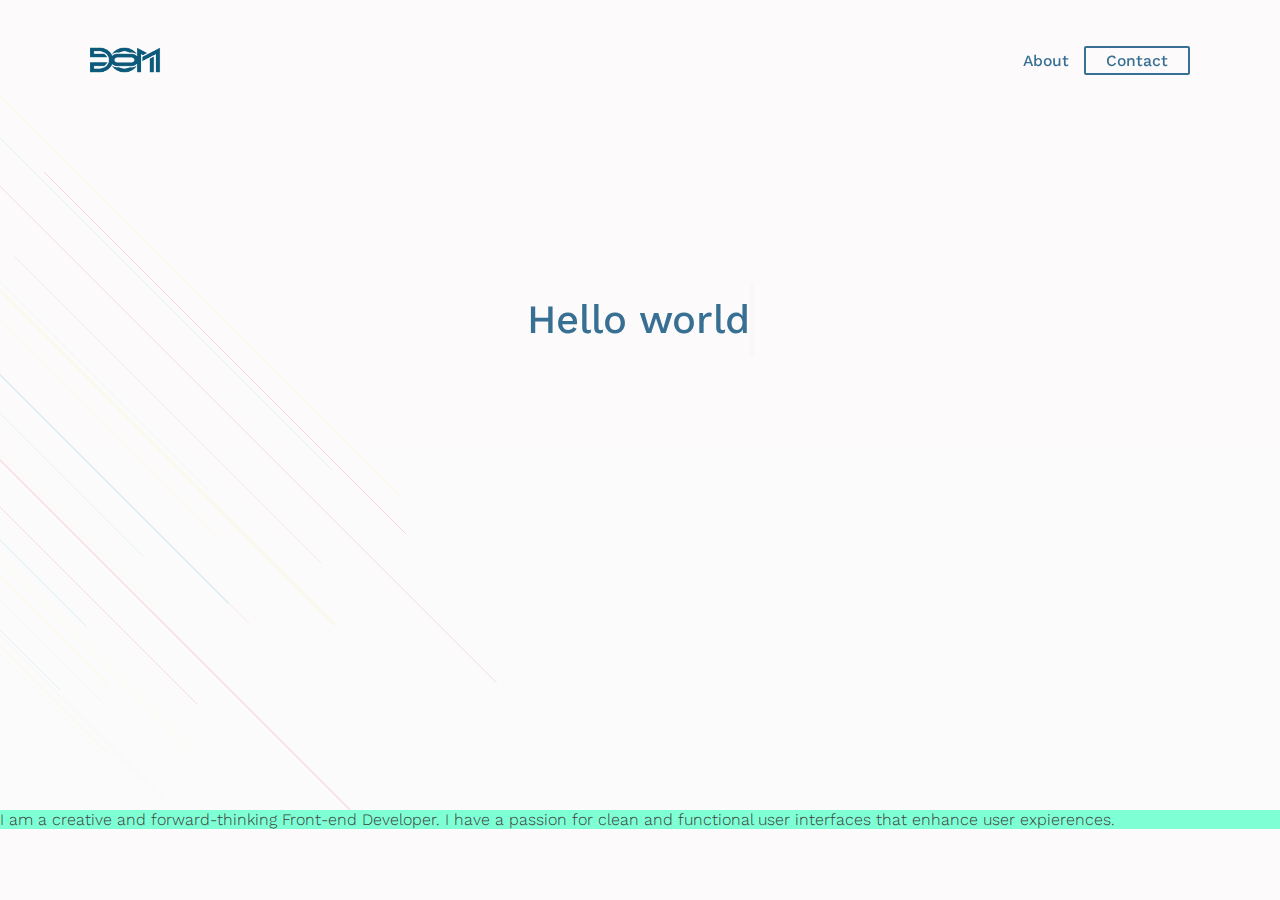
==== portfolio/index.html @ 7d3f47f7 "added mobile nav button to 640px viewport" ====
<!DOCTYPE html>
<html>
  <head>
  <meta charset="UTF-8">
	<meta http-equiv="X-UA-Compatible" content="IE=edge"/>
  <meta name="viewport" content="width=device-width, initial-scale=1.0">
  <link href="css/styles.css" rel="stylesheet" type="text/css">
  <link href="https://fonts.googleapis.com/css?family=Work+Sans:300,400,500,600" rel="stylesheet">
  <link rel="shortcut icon" type="image/png" href="images/favicon.png">
  <title> Designer | Developer </title>	

  </head>
  <body>
    <div class="main">
      <div class="lineswrap">
        <div class="scene">
          <div class="carousel">
            <div class="carousel__cell">
              <div class="lines"id="one" > </div>
              <div class="lines"id="two" > </div>
              <div class="lines"id="three" > </div>
            </div>
            <div class="carousel__cell">
              <div class="lines"id="one" > </div>
              <div class="lines"id="two" > </div>
              <div class="lines"id="three" > </div>
            </div>
            <div class="carousel__cell">
              <div class="lines"id="one"></div>
              <div class="lines"id="two"></div>
              <div class="lines"id="three"></div>
            </div>
            <div class="carousel__cell">
              <div class="lines"id="one"></div>
              <div class="lines"id="two"></div>
              <div class="lines"id="three"></div>
            </div>
            <div class="carousel__cell">
              <div class="lines"id="one"></div>
              <div class="lines"id="two"></div>
              <div class="lines"id="three"></div>
            </div>
            <div class="carousel__cell">
              <div class="lines"id="one"></div>
              <div class="lines"id="two"></div>
              <div class="lines"id="three"></div>
            </div>
            <div class="carousel__cell">
              <div class="lines"id="one"></div>
              <div class="lines"id="two"></div>
              <div class="lines"id="three"></div>
            </div>
            <div class="carousel__cell">
              <div class="lines"id="one"></div>
              <div class="lines"id="two"></div>
              <div class="lines"id="three"></div>
            </div>
            <div class="carousel__cell">
              <div class="lines"id="one"></div>
              <div class="lines"id="two"></div>
              <div class="lines"id="three"></div>
            </div>
          </div>
        </div>

      </div> 

      <div class="overlayer">
        <header>
          <div class="logo"></div>
			    <nav>
            <a class="about-button" href="#about">About</a>
            <a class="contact-button" href="#contact-info">Contact</a>
            <div class="uinav">
              <div class="bar" id="barone"></div>
              <div class="bar" id="bartwo"></div>
              <div class="bar" id="barthree"></div>
            </div>
          </nav>
          <div class="mobile-nav">
            hello
          </div>
        </header>
        <div class="landing">
          <div class="hero">
            <div class="hero-greeting"> 
              <div id="greeting-wrap"></div>
              <div id=cursor></div>
            </div>
            <div id="intro-wrap">
              <div class="intro">I'm a front-end web Developer</div>
              <div id="workbuttonwrap">
                <a id="workbutton" href="#portfolio">View my work</a>
              </div>
            </div>
          </div>
        </div>
      </div>
    </div>
    <!-- end of main --> 
    <div class="about"> 
      <p>
        I am a creative and forward-thinking Front-end Developer. 
        I have a passion for clean and functional user interfaces that
          enhance user expierences.
        </p>
    </div>
    <script src="js/index.js"></script>
  </body>
</html>
---- portfolio/css/styles.css ----
* {
  padding: 0;
  margin: 0;
  box-sizing: border-box; }

body {
  height: 100%;
  width: 100%;
  font-family: 'Work Sans', sans-serif;
  color: #3D3D3D;
  font-weight: 300;
  background: -webkit-linear-gradient(#fcfafa, #fcfbfb);
  background-color: #EDEDED;
  -webkit-transform-style: preserve-3d; }

.clear-fix {
  clear: both; }

.main {
  position: relative;
  overflow: hidden; }
  .main .overlayer {
    position: relative;
    height: 90vh;
    width: 100vw;
    overflow: hidden;
    padding: 0 7%; }

header {
  width: 100%;
  display: flex;
  align-items: center;
  justify-content: space-between;
  font-size: .9em; }
  header .logo {
    padding: 60px;
    background: url("../images/logo.png");
    background-size: contain;
    background-repeat: no-repeat;
    background-position: center center; }
  header nav {
    display: flex;
    align-items: center;
    justify-content: space-around; }
    header nav a {
      text-decoration: none;
      font-size: 1.09em;
      font-weight: 500;
      color: #387094; }
    header nav .about-button {
      margin-right: 15px; }
      header nav .about-button:hover {
        color: rgba(14, 199, 231, 0.8); }
    header nav .contact-button {
      padding: 3px 20px;
      border-radius: 2px;
      border: 2.5px solid #387094; }
      header nav .contact-button:hover {
        background: rgba(14, 199, 231, 0.8);
        transition: .5s; }
  header .uinav {
    display: none;
    cursor: pointer; }
    header .uinav .bar {
      width: 31px;
      height: 5px;
      margin: 3px 0;
      background-color: #387094; }
    header .uinav .disapear {
      display: none;
      opacity: 0;
      transition: .5s;
      overflow: hidden; }
    header .uinav .reverse {
      transform: rotate(-45deg) translate(-7px, 5px);
      transition: .5s; }
    header .uinav .reversetwo {
      transform: rotate(45deg);
      transition: .5s; }

.mobile-nav {
  width: 0;
  background-color: cornflowerblue;
  overflow: hidden;
  float: right;
  position: absolute;
  z-index: 1;
  right: 5%;
  transition: .5s ease-out;
  display: none; }
  .mobile-nav .navcontent {
    position: relative; }

.closeNav {
  width: 25%;
  padding: 15px; }

.lineswrap {
  overflow: hidden;
  position: absolute;
  perspective: auto;
  top: 0;
  bottom: 0;
  right: 0;
  left: 0; }

@keyframes cog {
  25% {
    -moz-transform: rotateY(-288deg);
    -ms-transform: rotateY(-288deg);
    transform: rotateY(-288deg); } }
.scene {
  position: relative;
  width: 20%;
  height: 100vh;
  perspective: 500px;
  transform: rotateZ(-45deg); }

.carousel {
  width: 100%;
  height: 100%;
  position: absolute;
  transform: translateZ(-288px);
  transform-style: preserve-3d;
  -webkit-animation: cog 60s infinite ease-out; }
  .carousel .lines {
    float: left;
    display: inline;
    width: .2px;
    margin: 0 30px;
    opacity: .2; }
  .carousel #one {
    background: rgba(228, 19, 106, 0.884);
    height: 100vh; }
  .carousel #two {
    background: rgba(14, 199, 231, 0.8);
    height: 70vh; }
  .carousel #three {
    background: rgba(235, 231, 8, 0.8);
    height: 80vh; }

.carousel__cell {
  position: absolute;
  height: 100vh;
  text-align: center; }

.carousel__cell:nth-child(1) {
  transform: rotateY(0deg) translateZ(288px); }

.carousel__cell:nth-child(2) {
  transform: rotateY(40deg) translateZ(288px); }

.carousel__cell:nth-child(3) {
  transform: rotateY(80deg) translateZ(288px); }

.carousel__cell:nth-child(4) {
  transform: rotateY(120deg) translateZ(288px); }

.carousel__cell:nth-child(5) {
  transform: rotateY(160deg) translateZ(288px); }

.carousel__cell:nth-child(6) {
  transform: rotateY(200deg) translateZ(288px); }

.carousel__cell:nth-child(7) {
  transform: rotateY(240deg) translateZ(288px); }

.carousel__cell:nth-child(8) {
  transform: rotateY(280deg) translateZ(288px); }

.carousel__cell:nth-child(9) {
  transform: rotateY(320deg) translateZ(288px); }

.hero {
  margin-top: 18vh; }
  .hero .hero-greeting {
    display: flex;
    align-items: center;
    justify-content: center; }
    .hero .hero-greeting #greeting-wrap {
      white-space: pre-line;
      font-size: 2.5em;
      font-weight: 500;
      color: #387094; }
    .hero .hero-greeting #cursor {
      width: 4px;
      height: 75px;
      background-color: #616161; }
    .hero .hero-greeting .flicker-out {
      opacity: .02;
      transition: ease-in; }
  .hero #intro-wrap .intro {
    text-align: center;
    font-size: 2em;
    font-weight: 400;
    padding: 0 0 15px 0; }
  .hero #intro-wrap #workbuttonwrap {
    margin: auto;
    width: auto;
    text-align: center; }
    .hero #intro-wrap #workbuttonwrap #workbutton {
      display: inline-block;
      text-decoration: none;
      padding: 15px 25px;
      color: #387094;
      font-size: 1.1em;
      font-weight: 500;
      border: 2.5px solid #387094; }
      .hero #intro-wrap #workbuttonwrap #workbutton:hover {
        transition: .5s;
        background: rgba(14, 199, 231, 0.8); }
  .hero .hide {
    transition: opacity 1.2s ease-out;
    opacity: 0;
    height: 0px;
    overflow: hidden; }
  .hero .show {
    opacity: 1;
    height: auto; }
  .hero .display-none {
    transition: opacity 2s ease-out;
    opacity: 0;
    height: 0; }

.about {
  top: 100%;
  background-color: aquamarine; }

@media screen and (max-width: 1024px) {
  .main .overlayer {
    height: 75vh; }

  .hero {
    margin-top: 19vh; }
    .hero .hero-greeting #cursor {
      width: 4px;
      height: 75px;
      background-color: #616161; }
    .hero #intro-wrap #workbuttonwrap #workbutton {
      padding: 15px 25px;
      color: #387094;
      font-size: 1.1em;
      font-weight: 500; } }
@media only screen and (max-width: 812px) {
  header .logo {
    padding: 45px; }
  header nav .contact-button {
    font-size: .8em; }

  .hero {
    margin-top: 12vh; }
    .hero .hero-greeting #greeting-wrap {
      white-space: pre-line;
      font-size: 1.6em;
      font-weight: 500; }
    .hero .hero-greeting #cursor {
      width: 2.5px;
      height: 50px;
      background-color: #616161; }
    .hero #intro-wrap .intro {
      font-size: 1.3em; }
    .hero #intro-wrap #workbuttonwrap #workbutton {
      padding: 8px 12px;
      color: #387094;
      font-size: 1em;
      font-weight: 500; } }
@media screen and (max-width: 768px) {
  .main {
    height: 75vh; }

  .hero {
    margin-top: 15vh; }
    .hero .hero-greeting #greeting-wrap {
      font-size: 2em; }
    .hero .hero-greeting #cursor {
      width: 3px;
      height: 60px;
      background-color: #616161; }
    .hero #intro-wrap .intro {
      font-size: 1.7em;
      padding: 0 0 10px 0; }
    .hero #intro-wrap #workbuttonwrap #workbutton {
      display: none;
      padding: 10px 23px; } }
@media screen and (max-width: 640px) {
  .main {
    height: 60vh; }

  header {
    padding: 5px 0;
    font-size: .5em; }
    header .logo {
      padding: 45px; }
    header nav .about-button {
      display: none; }
    header nav .contact-button {
      display: none; }
    header .uinav {
      display: block; }

  .hero .hero-greeting #greeting-wrap {
    font-size: 1.2em; }
  .hero .hero-greeting #cursor {
    width: 2px;
    height: 35px; }
  .hero #intro-wrap .intro {
    font-size: 1em;
    padding: 0 0 15px 0; }
  .hero #intro-wrap #workbuttonwrap #workbutton {
    padding: 10px 23px; } }

/*# sourceMappingURL=styles.css.map */
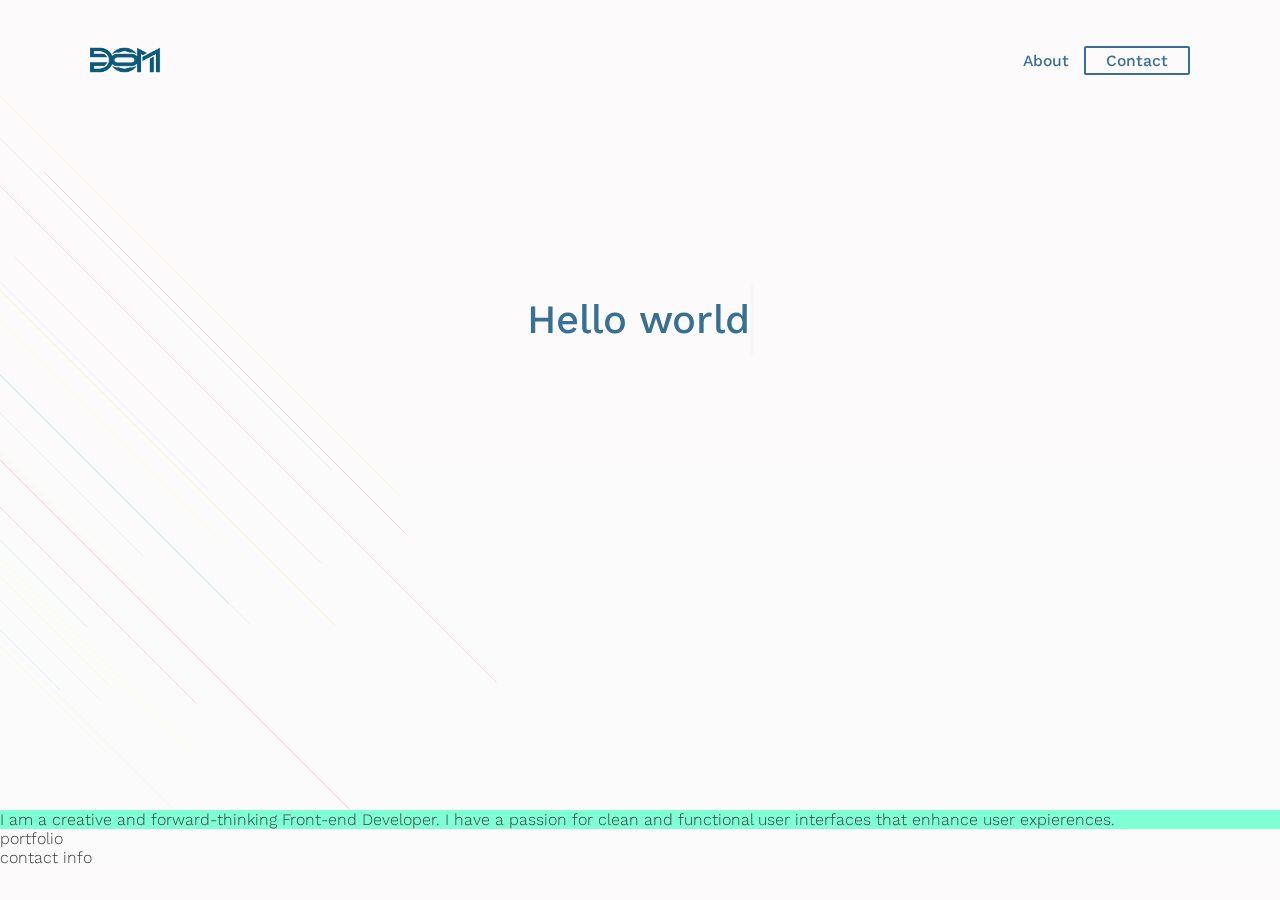
==== commit 957447b8: "finished landing&header&nav" ====
--- a/portfolio/index.html
+++ b/portfolio/index.html
@@ -6,6 +6,7 @@
   <meta name="viewport" content="width=device-width, initial-scale=1.0">
   <link href="css/styles.css" rel="stylesheet" type="text/css">
   <link href="https://fonts.googleapis.com/css?family=Work+Sans:300,400,500,600" rel="stylesheet">
+  <script src="https://ajax.googleapis.com/ajax/libs/jquery/3.2.1/jquery.min.js"></script>
   <link rel="shortcut icon" type="image/png" href="images/favicon.png">
   <title> Designer | Developer </title>	
 
@@ -78,7 +79,9 @@
             </div>
           </nav>
           <div class="mobile-nav">
-            hello
+            <a class="about-link" href="#about">About</a>
+            <a class="portfolio-link" href="#portfolio">Portfolio</a>
+            <a class="contact-link" href="#contact-info">Contact</a>
           </div>
         </header>
         <div class="landing">
@@ -98,13 +101,38 @@
       </div>
     </div>
     <!-- end of main --> 
-    <div class="about"> 
+    <div class="about" id="about"> 
       <p>
         I am a creative and forward-thinking Front-end Developer. 
         I have a passion for clean and functional user interfaces that
           enhance user expierences.
         </p>
     </div>
+    <div class="portfolio" id="portfolio"> 
+      <p>
+        portfolio
+      </p>
+    </div>
+    <div class="contact-info" id="contact-info"> 
+      <p>
+        contact info
+      </p>
+    </div>
     <script src="js/index.js"></script>
+    <script>
+      $(document).ready(function(){
+         $("a").on('click', function(event) {
+          if (this.hash !== "") {
+          event.preventDefault();
+          var hash = this.hash;
+           $('html, body').animate({
+            scrollTop: $(hash).offset().top
+            }, 950, function(){
+            window.location.hash = hash;
+           });
+          } 
+         });
+      });
+      </script>
   </body>
 </html>--- a/portfolio/css/styles.css
+++ b/portfolio/css/styles.css
@@ -80,20 +80,31 @@
 
 .mobile-nav {
   width: 0;
-  background-color: cornflowerblue;
+  height: 100%;
+  float: right;
+  background-color: #e7e7e7;
   overflow: hidden;
-  float: right;
   position: absolute;
   z-index: 1;
-  right: 5%;
-  transition: .5s ease-out;
+  right: 0%;
+  left: 0;
+  transition: .5s ease-in-out;
   display: none; }
-  .mobile-nav .navcontent {
-    position: relative; }
+  .mobile-nav a {
+    width: 100%;
+    color: #3D3D3D;
+    display: inline-block;
+    padding: 5px 0;
+    margin: 5px 0;
+    text-align: center;
+    text-decoration: none;
+    font-size: 2.5em;
+    font-weight: 500; }
+    .mobile-nav a:hover {
+      background-color: rgba(14, 199, 231, 0.8); }
 
 .closeNav {
-  width: 25%;
-  padding: 15px; }
+  width: 100%; }
 
 .lineswrap {
   overflow: hidden;
@@ -223,7 +234,6 @@
     height: 0; }
 
 .about {
-  top: 100%;
   background-color: aquamarine; }
 
 @media screen and (max-width: 1024px) {
@@ -280,11 +290,12 @@
       font-size: 1.7em;
       padding: 0 0 10px 0; }
     .hero #intro-wrap #workbuttonwrap #workbutton {
-      display: none;
       padding: 10px 23px; } }
 @media screen and (max-width: 640px) {
   .main {
     height: 60vh; }
+    .main .overlayer {
+      padding: 0 5%; }
 
   header {
     padding: 5px 0;
@@ -298,6 +309,11 @@
     header .uinav {
       display: block; }
 
+  .mobile-nav {
+    float: right;
+    display: block;
+    top: 12vh; }
+
   .hero .hero-greeting #greeting-wrap {
     font-size: 1.2em; }
   .hero .hero-greeting #cursor {
@@ -307,6 +323,6 @@
     font-size: 1em;
     padding: 0 0 15px 0; }
   .hero #intro-wrap #workbuttonwrap #workbutton {
-    padding: 10px 23px; } }
+    display: none; } }
 
 /*# sourceMappingURL=styles.css.map */
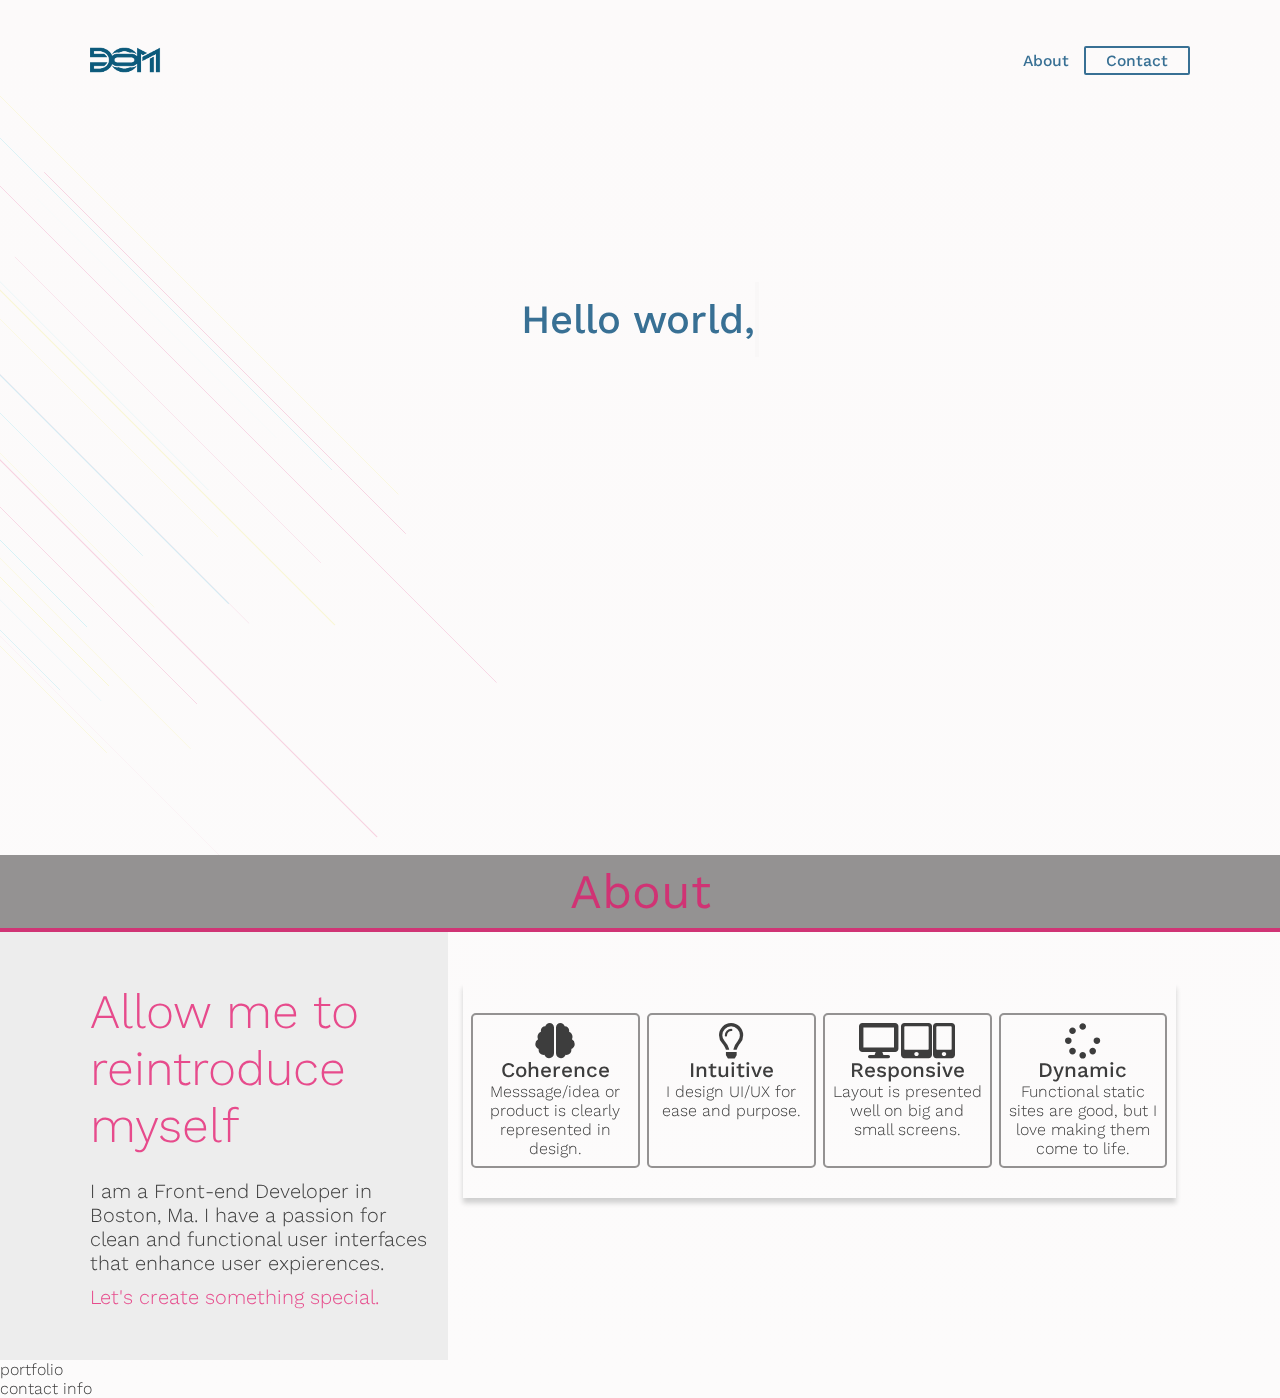
==== commit 139d706d: "change layout for about" ====
--- a/portfolio/index.html
+++ b/portfolio/index.html
@@ -7,9 +7,10 @@
   <link href="css/styles.css" rel="stylesheet" type="text/css">
   <link href="https://fonts.googleapis.com/css?family=Work+Sans:300,400,500,600" rel="stylesheet">
   <script src="https://ajax.googleapis.com/ajax/libs/jquery/3.2.1/jquery.min.js"></script>
+  <link rel="stylesheet" href="fontawesome-free-5.15.2-web/LICENSE.txt">
+  <link rel="stylesheet" href="https://use.fontawesome.com/releases/v5.15.2/css/all.css">
   <link rel="shortcut icon" type="image/png" href="images/favicon.png">
   <title> Designer | Developer </title>	
-
   </head>
   <body>
     <div class="main">
@@ -63,9 +64,7 @@
             </div>
           </div>
         </div>
-
       </div> 
-
       <div class="overlayer">
         <header>
           <div class="logo"></div>
@@ -102,11 +101,53 @@
     </div>
     <!-- end of main --> 
     <div class="about" id="about"> 
-      <p>
-        I am a creative and forward-thinking Front-end Developer. 
-        I have a passion for clean and functional user interfaces that
-          enhance user expierences.
-        </p>
+      <div class="title">About</div>
+      <div class="aboutwrap">
+        <div class="about-text-wrap">
+          <span>Allow me to reintroduce myself</span>
+          <p id="about-text-wrap">
+            I am a Front-end Developer in Boston, Ma. 
+            I have a passion for clean and functional user interfaces that
+            enhance user expierences.<a href="#contact-info">Let's create something special.</a>
+          </p> 
+        </div>
+        <!-- end of about textwrap -->
+        <div class="aboutcontentwrap">
+          <div class="tilewrap">
+            <div class="tile">
+              <div class="iconwrap"><i class="fas fa-brain"></i></div>
+              <span>Coherence</span>
+              <p>Messsage/idea or product is clearly represented in design.</p>
+            </div>
+            <!-- <div class="tile">
+              <div class="iconwrap"><i class="fas fa-puzzle-piece"></i></div>
+              <span>Compatibility</span>
+              <p>I prioritize assuring quality on all browsers.</p>
+            </div> -->
+            <div class="tile">
+              <div class="iconwrap"><i class="far fa-lightbulb"></i></div>
+              <span>Intuitive</span>
+              <p>I design UI/UX for ease and purpose.</p>
+            </div>
+            <div class="tile">
+              <div class="iconwrap-responsive">
+                <i class="fas fa-desktop"></i>
+                <i class="fas fa-tablet-alt"></i>
+                <i class="fas fa-mobile-alt"></i>
+              </div>
+              <span>Responsive</span>
+              <p>Layout is presented well on big and small screens.</p>
+            </div>
+            <div class="tile">
+              <div class="iconwrap"><i class="fas fa-spinner fa-spin"></i></div>
+              <span>Dynamic</span>
+              <p>Functional static sites are good, but I love making them come to life.</p>
+            </div>
+          </div>
+          <!-- end of tilewrap -->
+          
+        </div>
+      </div> 
     </div>
     <div class="portfolio" id="portfolio"> 
       <p>
--- a/portfolio/css/styles.css
+++ b/portfolio/css/styles.css
@@ -21,7 +21,7 @@
   overflow: hidden; }
   .main .overlayer {
     position: relative;
-    height: 90vh;
+    height: 95vh;
     width: 100vw;
     overflow: hidden;
     padding: 0 7%; }
@@ -233,8 +233,76 @@
     opacity: 0;
     height: 0; }
 
-.about {
-  background-color: aquamarine; }
+.about .title {
+  color: rgba(228, 19, 106, 0.747);
+  background-color: #302f2f83;
+  padding: 8px 0;
+  font-size: 3em;
+  text-align: center;
+  font-weight: 400;
+  border-bottom: 4px solid rgba(228, 19, 106, 0.747); }
+.about .aboutwrap {
+  display: flex; }
+  .about .aboutwrap .about-text-wrap {
+    background-color: #EDEDED;
+    width: 35%;
+    padding: 4% 1% 4% 7%; }
+    .about .aboutwrap .about-text-wrap span {
+      color: rgba(228, 19, 106, 0.747);
+      font-size: 3em; }
+    .about .aboutwrap .about-text-wrap #about-text-wrap {
+      font-size: 1.25em;
+      margin: 25px 0 0 0; }
+      .about .aboutwrap .about-text-wrap #about-text-wrap a {
+        display: inline-block;
+        text-decoration: none;
+        color: rgba(228, 19, 106, 0.747);
+        font-weight: 300;
+        margin: 10px 0 0 0; }
+        .about .aboutwrap .about-text-wrap #about-text-wrap a:hover {
+          color: rgba(14, 199, 231, 0.8); }
+  .about .aboutwrap .aboutcontentwrap {
+    width: 65%;
+    height: 100%;
+    display: inline;
+    padding: 4% 7% 4% 0;
+    display: inline; }
+    .about .aboutwrap .aboutcontentwrap .tilewrap {
+      width: 96%;
+      margin: 0 2%;
+      padding: 30px 8px;
+      display: inline-block;
+      display: flex;
+      box-shadow: 0 5px 5px #CFCFCF; }
+      .about .aboutwrap .aboutcontentwrap .tilewrap .tile {
+        width: 24.25%;
+        float: left;
+        text-align: center;
+        border: 2px solid #302f2f83;
+        border-radius: 5px;
+        padding: 8px 5px; }
+        .about .aboutwrap .aboutcontentwrap .tilewrap .tile .iconwrap {
+          width: fit-content;
+          margin: 0 auto; }
+        .about .aboutwrap .aboutcontentwrap .tilewrap .tile span {
+          font-size: 1.3em;
+          font-weight: 500;
+          padding: 3px 0; }
+        .about .aboutwrap .aboutcontentwrap .tilewrap .tile i {
+          font-size: 2.2em;
+          text-align: center; }
+        .about .aboutwrap .aboutcontentwrap .tilewrap .tile .iconwrap-responsive {
+          display: flex;
+          align-items: center;
+          justify-content: center;
+          width: fit-content;
+          margin: 0 auto; }
+          .about .aboutwrap .aboutcontentwrap .tilewrap .tile .iconwrap-responsive i:nth-child(2) {
+            margin: 0 2%; }
+      .about .aboutwrap .aboutcontentwrap .tilewrap .tile:nth-child(2) {
+        margin: 0 1%; }
+      .about .aboutwrap .aboutcontentwrap .tilewrap .tile:nth-child(3) {
+        margin: 0 1% 0 0; }
 
 @media screen and (max-width: 1024px) {
   .main .overlayer {
@@ -273,7 +341,11 @@
       padding: 8px 12px;
       color: #387094;
       font-size: 1em;
-      font-weight: 500; } }
+      font-weight: 500; }
+
+  .about .title {
+    padding: 5px 0;
+    font-size: 2em; } }
 @media screen and (max-width: 768px) {
   .main {
     height: 75vh; }
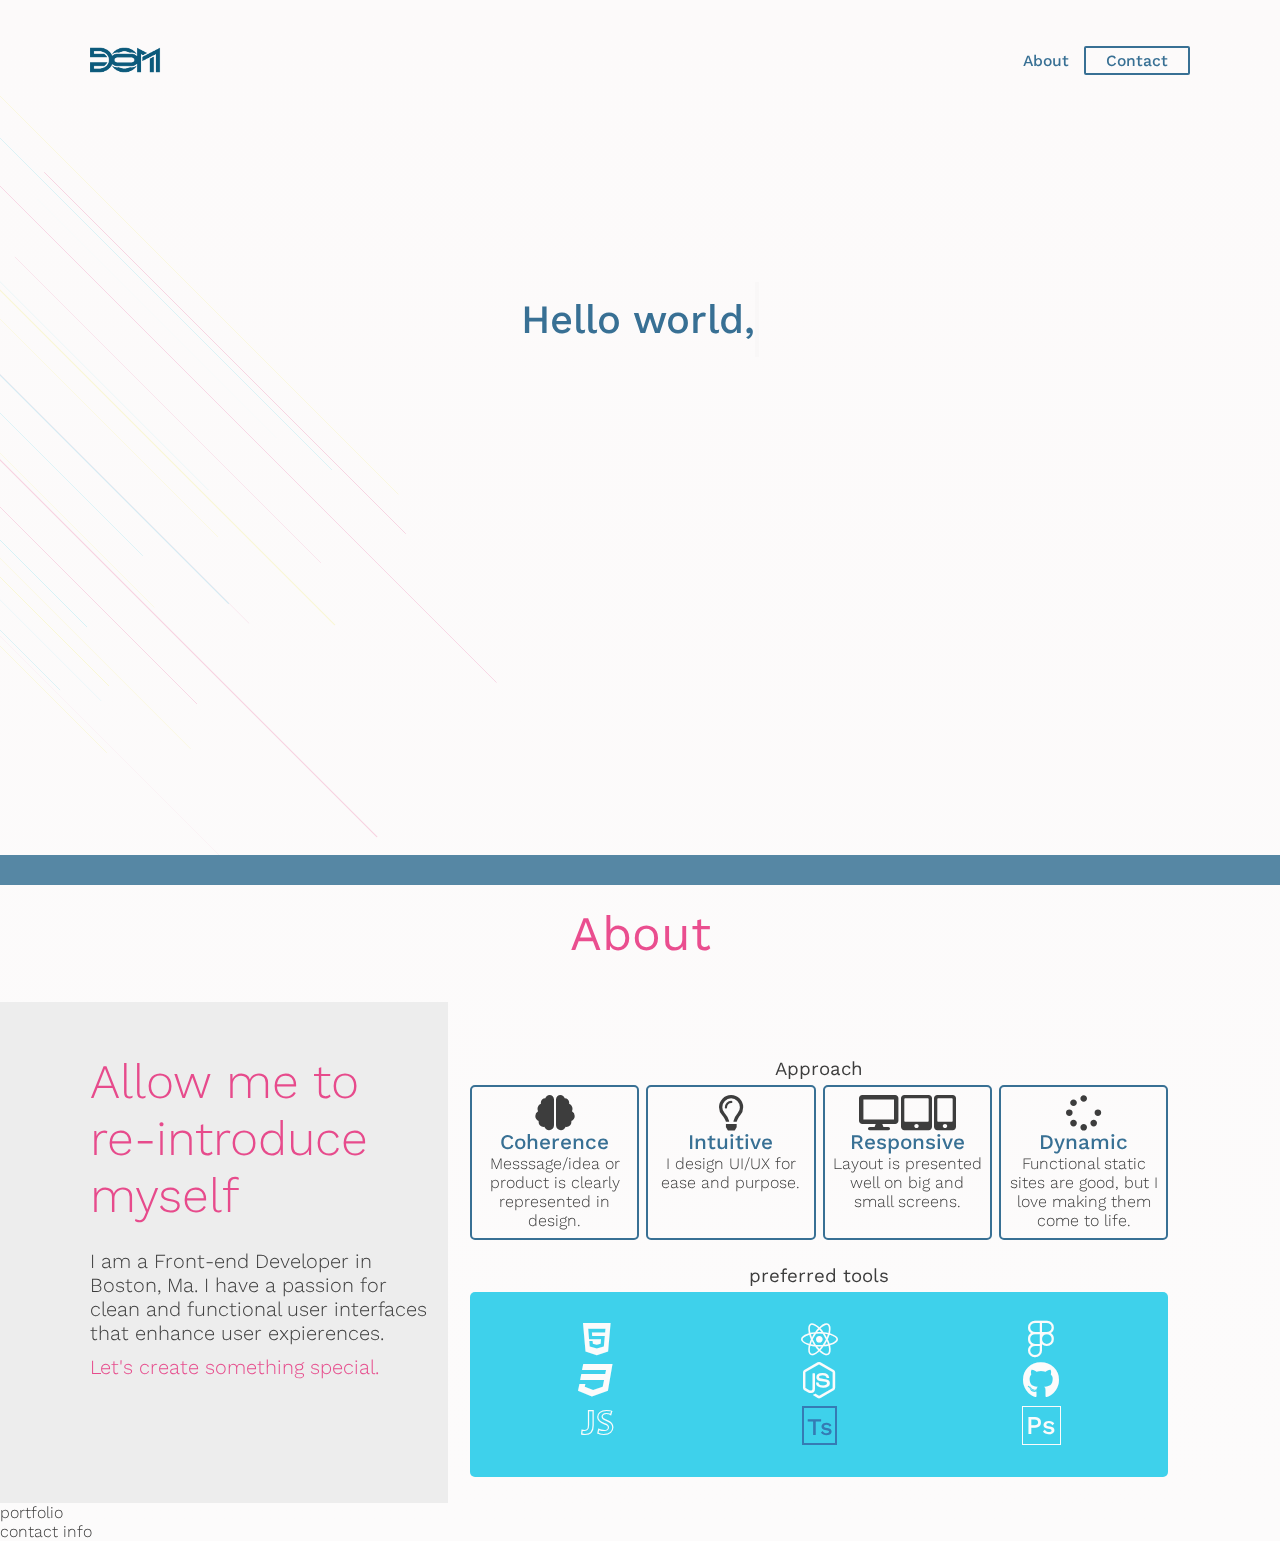
==== commit 8fef781c: "finished about div" ====
--- a/portfolio/index.html
+++ b/portfolio/index.html
@@ -10,6 +10,7 @@
   <link rel="stylesheet" href="fontawesome-free-5.15.2-web/LICENSE.txt">
   <link rel="stylesheet" href="https://use.fontawesome.com/releases/v5.15.2/css/all.css">
   <link rel="shortcut icon" type="image/png" href="images/favicon.png">
+  <link href="css/ionicons.css" rel="stylesheet">
   <title> Designer | Developer </title>	
   </head>
   <body>
@@ -104,7 +105,7 @@
       <div class="title">About</div>
       <div class="aboutwrap">
         <div class="about-text-wrap">
-          <span>Allow me to reintroduce myself</span>
+          <span>Allow me to re-introduce myself</span>
           <p id="about-text-wrap">
             I am a Front-end Developer in Boston, Ma. 
             I have a passion for clean and functional user interfaces that
@@ -113,6 +114,7 @@
         </div>
         <!-- end of about textwrap -->
         <div class="aboutcontentwrap">
+          <h3>Approach</h3>
           <div class="tilewrap">
             <div class="tile">
               <div class="iconwrap"><i class="fas fa-brain"></i></div>
@@ -145,6 +147,32 @@
             </div>
           </div>
           <!-- end of tilewrap -->
+          <h3>preferred tools</h3>
+          <div class="tilewrap" id="toolset">
+            <div class="tile">
+              <div class="iconwrap">
+                <i class="fab fa-html5" aria-hidden="true"></i>
+                <i class="fab fa-css3" aria-hidden="true"></i>
+                <i class="icon ion-social-javascript-outline"></i>  
+              </div>
+            </div>
+            <div class="tile">
+              <div class="iconwrap">
+                <i class="fab fa-react"></i>
+                <i class="fab fa-node-js"></i>
+                <div class="toollogo"id="ts">Ts</div>
+              </div>
+            </div>
+            <div class="tile">
+              <div class="iconwrap">
+                <i class="fab fa-figma"></i>
+                <i class="fab fa-github"></i>
+                <div class="toollogo"id="ps">Ps</div>
+              </div>
+            </div>
+
+            
+          </div>
           
         </div>
       </div> 
--- a/portfolio/css/styles.css
+++ b/portfolio/css/styles.css
@@ -18,7 +18,8 @@
 
 .main {
   position: relative;
-  overflow: hidden; }
+  overflow: hidden;
+  border-bottom: 30px solid  #387194d8; }
   .main .overlayer {
     position: relative;
     height: 95vh;
@@ -233,20 +234,22 @@
     opacity: 0;
     height: 0; }
 
+.about h3 {
+  padding: 5px 0;
+  font-weight: 400;
+  text-align: center; }
 .about .title {
+  margin: 20px 0 40px  0;
   color: rgba(228, 19, 106, 0.747);
-  background-color: #302f2f83;
-  padding: 8px 0;
   font-size: 3em;
   text-align: center;
-  font-weight: 400;
-  border-bottom: 4px solid rgba(228, 19, 106, 0.747); }
+  font-weight: 400; }
 .about .aboutwrap {
   display: flex; }
   .about .aboutwrap .about-text-wrap {
     background-color: #EDEDED;
     width: 35%;
-    padding: 4% 1% 4% 7%; }
+    padding: 4% 1% 2% 7%; }
     .about .aboutwrap .about-text-wrap span {
       color: rgba(228, 19, 106, 0.747);
       font-size: 3em; }
@@ -265,20 +268,18 @@
     width: 65%;
     height: 100%;
     display: inline;
-    padding: 4% 7% 4% 0;
+    padding: 4% 7% 2% 0;
     display: inline; }
     .about .aboutwrap .aboutcontentwrap .tilewrap {
       width: 96%;
       margin: 0 2%;
-      padding: 30px 8px;
-      display: inline-block;
-      display: flex;
-      box-shadow: 0 5px 5px #CFCFCF; }
+      padding: 0 7px 20px 7px;
+      display: flex; }
       .about .aboutwrap .aboutcontentwrap .tilewrap .tile {
         width: 24.25%;
         float: left;
         text-align: center;
-        border: 2px solid #302f2f83;
+        border: 2px solid #387094;
         border-radius: 5px;
         padding: 8px 5px; }
         .about .aboutwrap .aboutcontentwrap .tilewrap .tile .iconwrap {
@@ -287,7 +288,8 @@
         .about .aboutwrap .aboutcontentwrap .tilewrap .tile span {
           font-size: 1.3em;
           font-weight: 500;
-          padding: 3px 0; }
+          padding: 3px 0;
+          color: #387094; }
         .about .aboutwrap .aboutcontentwrap .tilewrap .tile i {
           font-size: 2.2em;
           text-align: center; }
@@ -303,6 +305,40 @@
         margin: 0 1%; }
       .about .aboutwrap .aboutcontentwrap .tilewrap .tile:nth-child(3) {
         margin: 0 1% 0 0; }
+    .about .aboutwrap .aboutcontentwrap #toolset {
+      width: 94%;
+      margin: 0 3%;
+      padding-top: 20px;
+      border-radius: 5px;
+      background-color: rgba(14, 199, 231, 0.8); }
+      .about .aboutwrap .aboutcontentwrap #toolset .tile {
+        width: 30%;
+        border: none;
+        color: #fcfbfb;
+        margin: 0 0 0 2.5%; }
+        .about .aboutwrap .aboutcontentwrap #toolset .tile .toollogo {
+          color: #3D3D3D;
+          font-size: 1.6em;
+          margin: 10px 0; }
+        .about .aboutwrap .aboutcontentwrap #toolset .tile .iconwrap i {
+          font-size: 2.3em;
+          width: 100%;
+          padding: 2px; }
+        .about .aboutwrap .aboutcontentwrap #toolset .tile #ts {
+          margin: 4px auto;
+          font-size: 1.5em;
+          width: fit-content;
+          padding: 5px 2px 2px 3px;
+          border: 2px solid  #357bb4;
+          font-weight: 500;
+          color: #357bb4; }
+        .about .aboutwrap .aboutcontentwrap #toolset .tile #ps {
+          width: fit-content;
+          margin: 4px auto;
+          padding: 3.5px;
+          color: #fcfbfb;
+          font-weight: 500;
+          border: 1.5px solid #fcfbfb; }
 
 @media screen and (max-width: 1024px) {
   .main .overlayer {
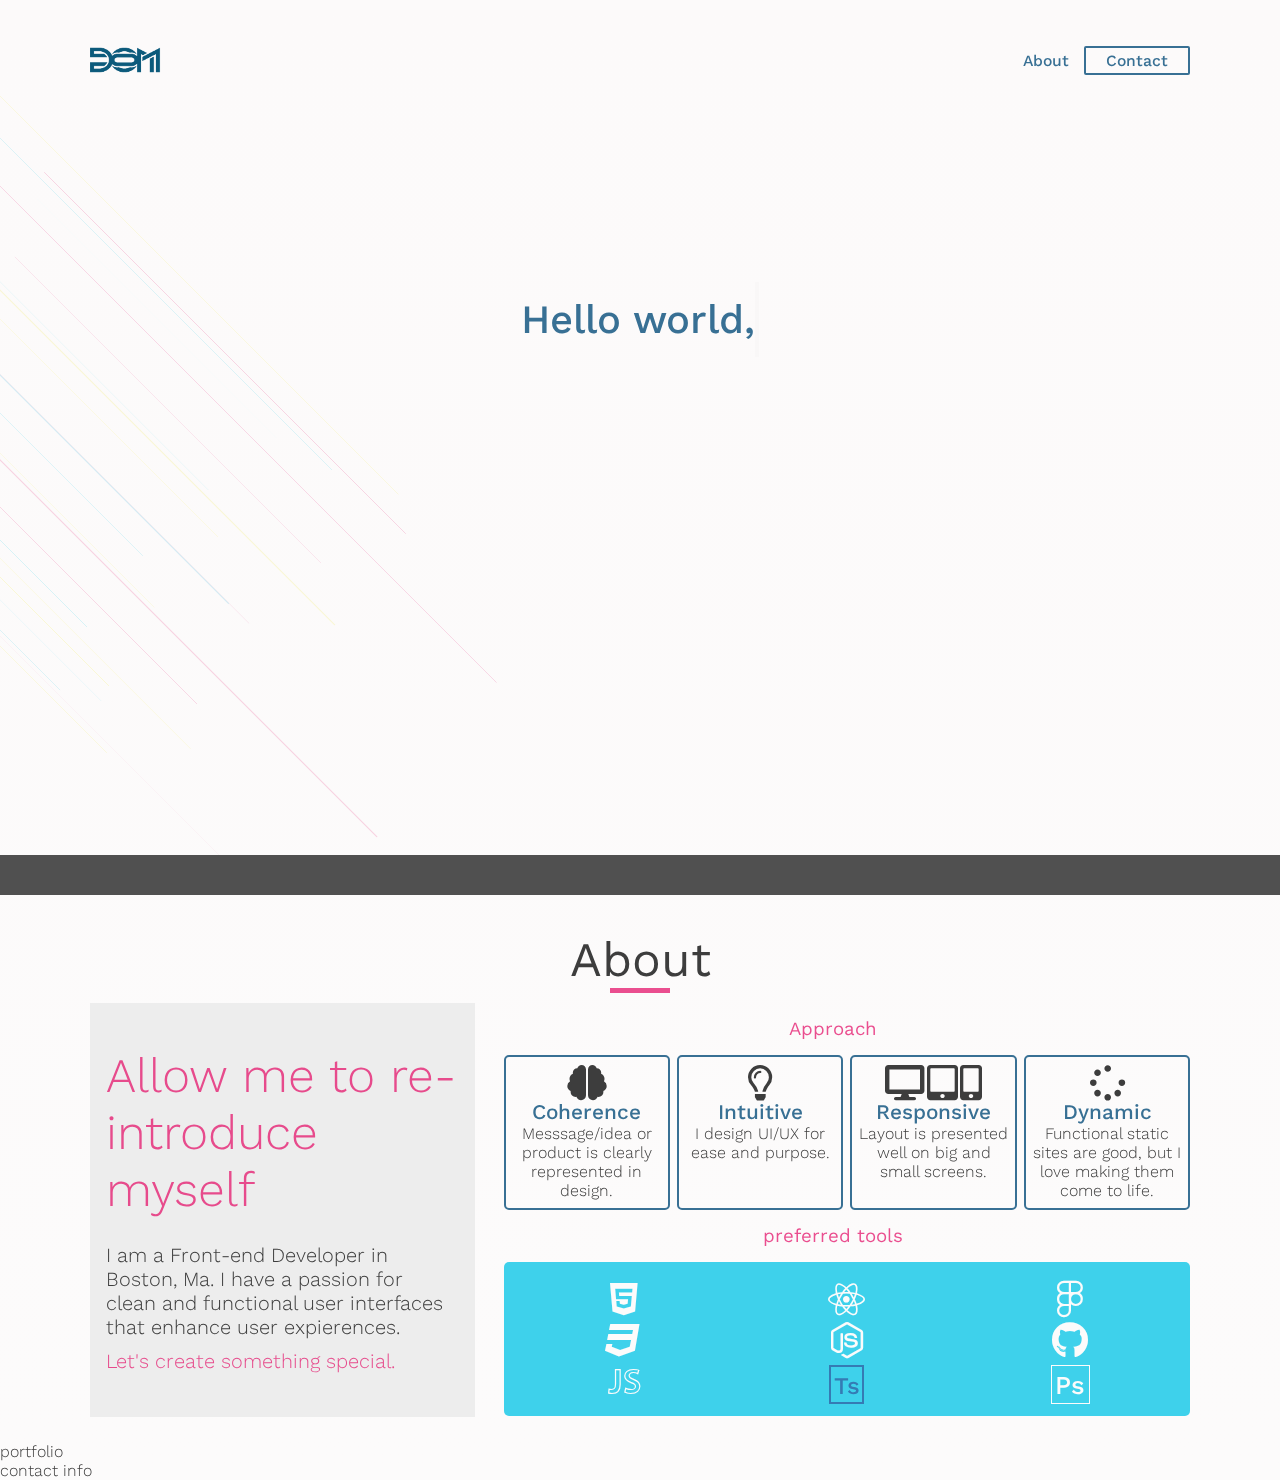
==== commit fbcb5fa5: "updated about" ====
--- a/portfolio/index.html
+++ b/portfolio/index.html
@@ -102,7 +102,10 @@
     </div>
     <!-- end of main --> 
     <div class="about" id="about"> 
-      <div class="title">About</div>
+      <div class="title">
+        About
+        <div></div>
+      </div>
       <div class="aboutwrap">
         <div class="about-text-wrap">
           <span>Allow me to re-introduce myself</span>
--- a/portfolio/css/styles.css
+++ b/portfolio/css/styles.css
@@ -19,7 +19,7 @@
 .main {
   position: relative;
   overflow: hidden;
-  border-bottom: 30px solid  #387194d8; }
+  border-bottom: 40px solid #505050; }
   .main .overlayer {
     position: relative;
     height: 95vh;
@@ -234,111 +234,115 @@
     opacity: 0;
     height: 0; }
 
-.about h3 {
-  padding: 5px 0;
-  font-weight: 400;
-  text-align: center; }
-.about .title {
-  margin: 20px 0 40px  0;
-  color: rgba(228, 19, 106, 0.747);
+.title {
+  padding: 10px 0;
   font-size: 3em;
   text-align: center;
   font-weight: 400; }
-.about .aboutwrap {
-  display: flex; }
-  .about .aboutwrap .about-text-wrap {
-    background-color: #EDEDED;
-    width: 35%;
-    padding: 4% 1% 2% 7%; }
-    .about .aboutwrap .about-text-wrap span {
-      color: rgba(228, 19, 106, 0.747);
-      font-size: 3em; }
-    .about .aboutwrap .about-text-wrap #about-text-wrap {
-      font-size: 1.25em;
-      margin: 25px 0 0 0; }
-      .about .aboutwrap .about-text-wrap #about-text-wrap a {
-        display: inline-block;
-        text-decoration: none;
+  .title div {
+    width: 60px;
+    height: 5px;
+    background-color: rgba(228, 19, 106, 0.747);
+    margin: 0 auto; }
+
+.about {
+  padding: 2% 7%; }
+  .about h3 {
+    padding: 15px 0;
+    width: 100%;
+    display: inline-block;
+    color: rgba(228, 19, 106, 0.747);
+    font-weight: 400;
+    text-align: center; }
+  .about .aboutwrap {
+    display: flex; }
+    .about .aboutwrap .about-text-wrap {
+      background-color: #EDEDED;
+      width: 35%;
+      padding: 4% 1.5%; }
+      .about .aboutwrap .about-text-wrap span {
         color: rgba(228, 19, 106, 0.747);
-        font-weight: 300;
-        margin: 10px 0 0 0; }
-        .about .aboutwrap .about-text-wrap #about-text-wrap a:hover {
-          color: rgba(14, 199, 231, 0.8); }
-  .about .aboutwrap .aboutcontentwrap {
-    width: 65%;
-    height: 100%;
-    display: inline;
-    padding: 4% 7% 2% 0;
-    display: inline; }
-    .about .aboutwrap .aboutcontentwrap .tilewrap {
-      width: 96%;
-      margin: 0 2%;
-      padding: 0 7px 20px 7px;
-      display: flex; }
-      .about .aboutwrap .aboutcontentwrap .tilewrap .tile {
-        width: 24.25%;
-        float: left;
-        text-align: center;
-        border: 2px solid #387094;
+        font-size: 3em; }
+      .about .aboutwrap .about-text-wrap #about-text-wrap {
+        font-size: 1.25em;
+        margin: 25px 0 0 0; }
+        .about .aboutwrap .about-text-wrap #about-text-wrap a {
+          display: inline-block;
+          text-decoration: none;
+          color: rgba(228, 19, 106, 0.747);
+          font-weight: 300;
+          margin: 10px 0 0 0; }
+          .about .aboutwrap .about-text-wrap #about-text-wrap a:hover {
+            color: rgba(14, 199, 231, 0.8); }
+    .about .aboutwrap .aboutcontentwrap {
+      width: 65%;
+      display: inline; }
+      .about .aboutwrap .aboutcontentwrap .tilewrap {
+        width: 96%;
+        float: right;
+        display: flex; }
+        .about .aboutwrap .aboutcontentwrap .tilewrap .tile {
+          width: 24.25%;
+          float: left;
+          text-align: center;
+          border: 2px solid #387094;
+          border-radius: 5px;
+          padding: 8px 5px; }
+          .about .aboutwrap .aboutcontentwrap .tilewrap .tile .iconwrap {
+            width: fit-content;
+            margin: 0 auto; }
+          .about .aboutwrap .aboutcontentwrap .tilewrap .tile span {
+            font-size: 1.3em;
+            font-weight: 500;
+            padding: 3px 0;
+            color: #387094; }
+          .about .aboutwrap .aboutcontentwrap .tilewrap .tile i {
+            font-size: 2.2em;
+            text-align: center; }
+          .about .aboutwrap .aboutcontentwrap .tilewrap .tile .iconwrap-responsive {
+            display: flex;
+            align-items: center;
+            justify-content: center;
+            width: fit-content;
+            margin: 0 auto; }
+            .about .aboutwrap .aboutcontentwrap .tilewrap .tile .iconwrap-responsive i:nth-child(2) {
+              margin: 0 2%; }
+        .about .aboutwrap .aboutcontentwrap .tilewrap .tile:nth-child(2) {
+          margin: 0 1%; }
+        .about .aboutwrap .aboutcontentwrap .tilewrap .tile:nth-child(3) {
+          margin: 0 1% 0 0; }
+      .about .aboutwrap .aboutcontentwrap #toolset {
+        padding-top: 10px;
         border-radius: 5px;
-        padding: 8px 5px; }
-        .about .aboutwrap .aboutcontentwrap .tilewrap .tile .iconwrap {
-          width: fit-content;
-          margin: 0 auto; }
-        .about .aboutwrap .aboutcontentwrap .tilewrap .tile span {
-          font-size: 1.3em;
-          font-weight: 500;
-          padding: 3px 0;
-          color: #387094; }
-        .about .aboutwrap .aboutcontentwrap .tilewrap .tile i {
-          font-size: 2.2em;
-          text-align: center; }
-        .about .aboutwrap .aboutcontentwrap .tilewrap .tile .iconwrap-responsive {
-          display: flex;
-          align-items: center;
-          justify-content: center;
-          width: fit-content;
-          margin: 0 auto; }
-          .about .aboutwrap .aboutcontentwrap .tilewrap .tile .iconwrap-responsive i:nth-child(2) {
-            margin: 0 2%; }
-      .about .aboutwrap .aboutcontentwrap .tilewrap .tile:nth-child(2) {
-        margin: 0 1%; }
-      .about .aboutwrap .aboutcontentwrap .tilewrap .tile:nth-child(3) {
-        margin: 0 1% 0 0; }
-    .about .aboutwrap .aboutcontentwrap #toolset {
-      width: 94%;
-      margin: 0 3%;
-      padding-top: 20px;
-      border-radius: 5px;
-      background-color: rgba(14, 199, 231, 0.8); }
-      .about .aboutwrap .aboutcontentwrap #toolset .tile {
-        width: 30%;
-        border: none;
-        color: #fcfbfb;
-        margin: 0 0 0 2.5%; }
-        .about .aboutwrap .aboutcontentwrap #toolset .tile .toollogo {
-          color: #3D3D3D;
-          font-size: 1.6em;
-          margin: 10px 0; }
-        .about .aboutwrap .aboutcontentwrap #toolset .tile .iconwrap i {
-          font-size: 2.3em;
-          width: 100%;
-          padding: 2px; }
-        .about .aboutwrap .aboutcontentwrap #toolset .tile #ts {
-          margin: 4px auto;
-          font-size: 1.5em;
-          width: fit-content;
-          padding: 5px 2px 2px 3px;
-          border: 2px solid  #357bb4;
-          font-weight: 500;
-          color: #357bb4; }
-        .about .aboutwrap .aboutcontentwrap #toolset .tile #ps {
-          width: fit-content;
-          margin: 4px auto;
-          padding: 3.5px;
+        background-color: rgba(14, 199, 231, 0.8); }
+        .about .aboutwrap .aboutcontentwrap #toolset .tile {
+          width: 30%;
+          border: none;
           color: #fcfbfb;
-          font-weight: 500;
-          border: 1.5px solid #fcfbfb; }
+          margin: 0 0 0 2.5%; }
+          .about .aboutwrap .aboutcontentwrap #toolset .tile .toollogo {
+            color: #3D3D3D;
+            font-size: 1.6em;
+            margin: 10px 0; }
+          .about .aboutwrap .aboutcontentwrap #toolset .tile .iconwrap i {
+            font-size: 2.3em;
+            width: 100%;
+            padding: 2px; }
+          .about .aboutwrap .aboutcontentwrap #toolset .tile #ts {
+            margin: 4px auto;
+            font-size: 1.5em;
+            width: fit-content;
+            padding: 5px 2px 2px 3px;
+            border: 2px solid  #357bb4;
+            font-weight: 500;
+            color: #357bb4; }
+          .about .aboutwrap .aboutcontentwrap #toolset .tile #ps {
+            width: fit-content;
+            margin: 4px auto;
+            padding: 3.5px;
+            color: #fcfbfb;
+            font-weight: 500;
+            border: 1.5px solid #fcfbfb; }
 
 @media screen and (max-width: 1024px) {
   .main .overlayer {
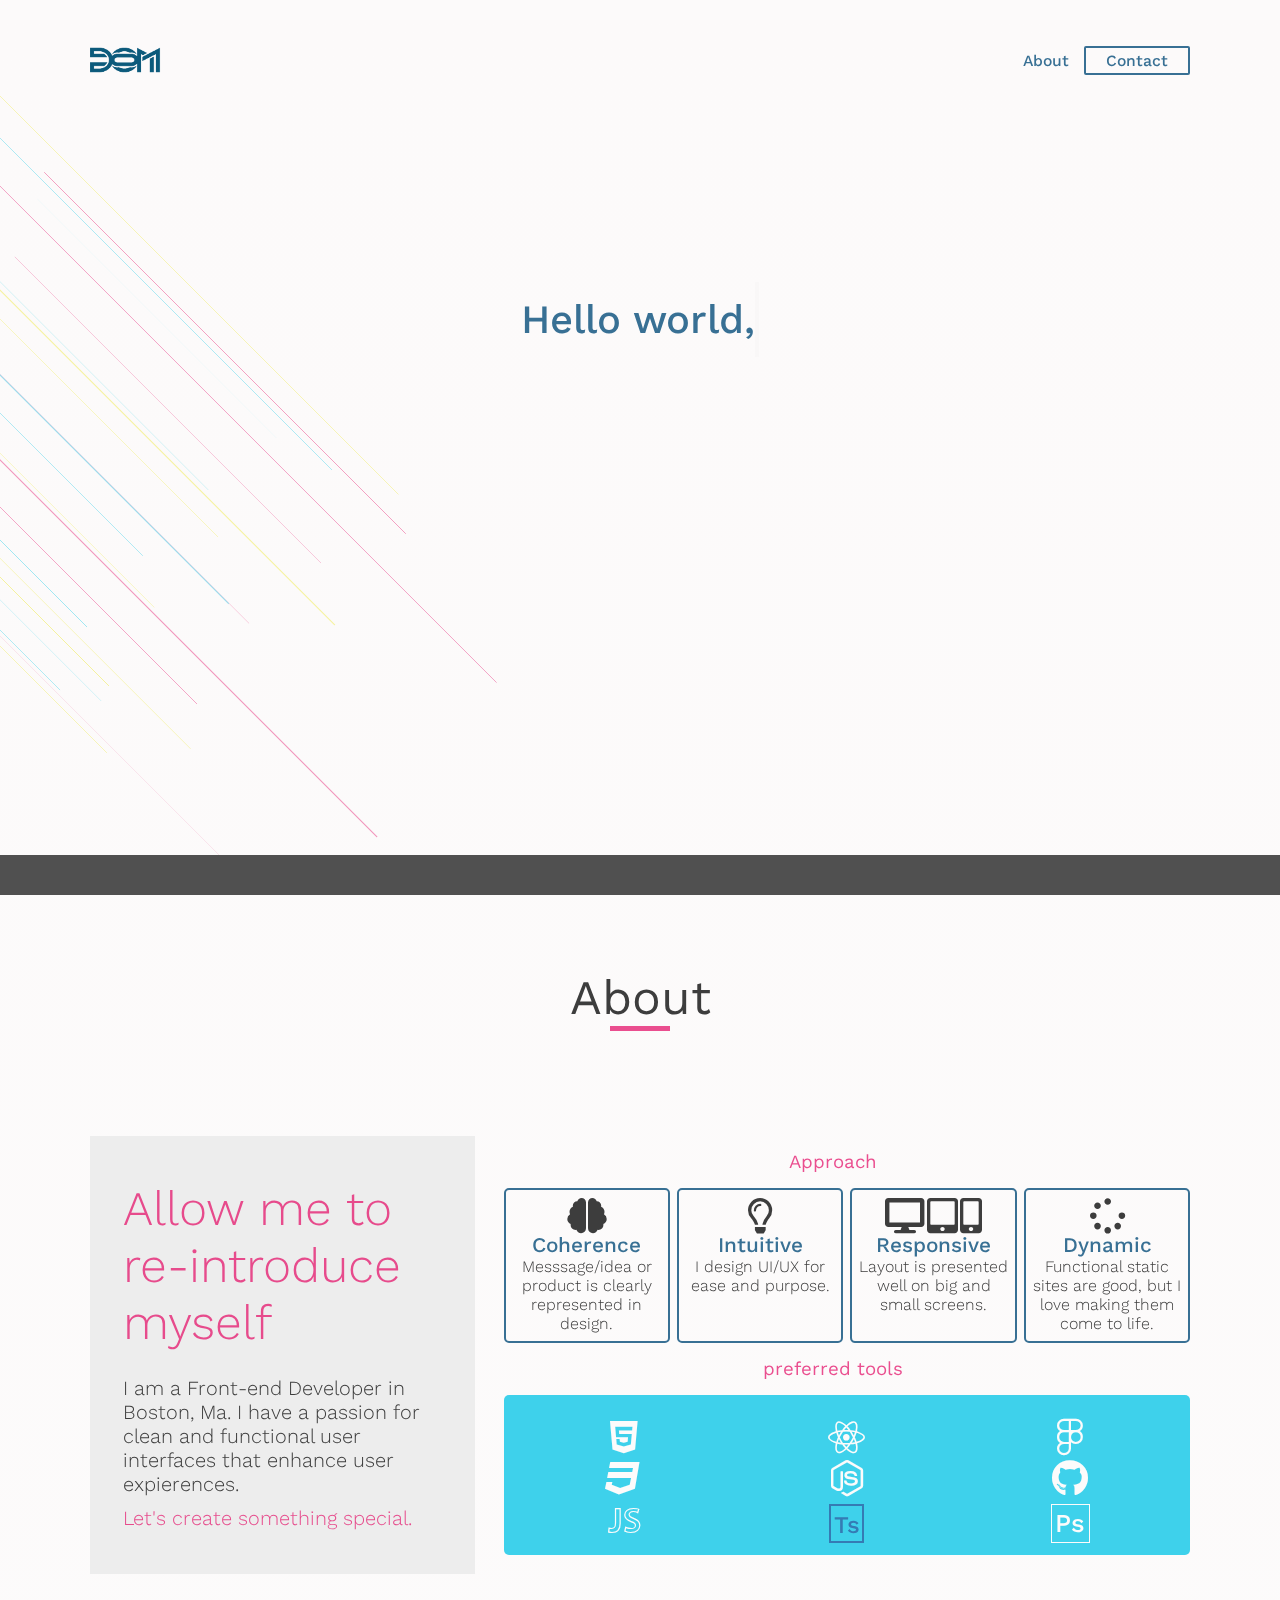
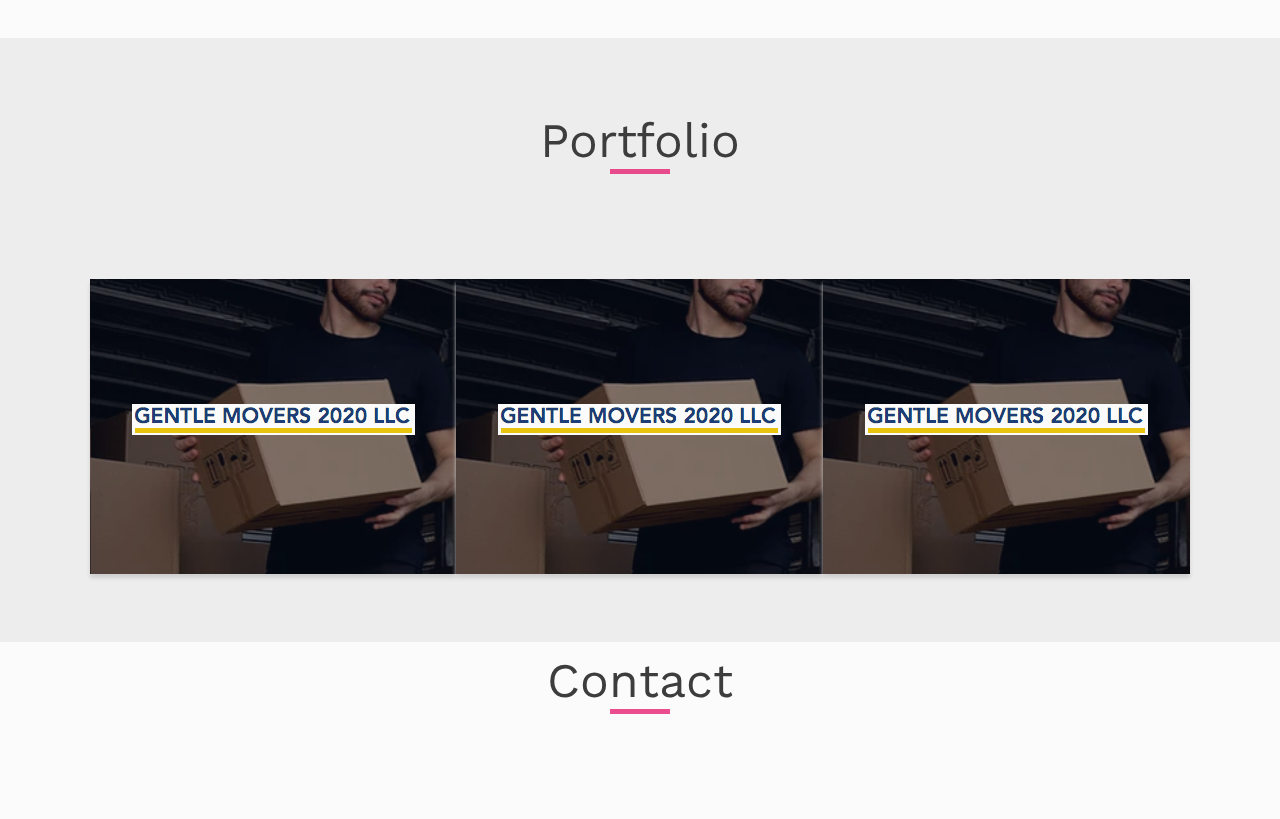
==== commit 8f81d99e: "added image to portfolio wrap" ====
--- a/portfolio/index.html
+++ b/portfolio/index.html
@@ -173,22 +173,64 @@
                 <div class="toollogo"id="ps">Ps</div>
               </div>
             </div>
+          </div>
+        </div>
+      </div> 
+    </div>
+    <div class="portfolio" id="portfolio"> 
+      <div class="title">
+        Portfolio
+        <div></div>
+      </div>
+      <div class="portfoliowrap">
+        <div class="portfolio-wrap">
+          <div class="site" id="jm2020">
+            <div class="sitelogo"></div>
+          </div>
+          <div class="site-link">
+            <div class="sitename">Gentle Movers 2020 LLC</div>
+            <div>
+              <a href="https://www.gentlemovers2020.com/" target="_blank">view now</a>
+            </div>
+            
+          </div>	
+        </div>
+        <!-- end of first link -->
+        <div class="portfolio-wrap">
+          <div class="site" id="jm2020">
+            <div class="sitelogo"></div>
+          </div>
+          <div class="site-link">
+            <div class="sitename">Gentle Movers 2020 LLC</div>
+            <div>
+              <a href="https://www.gentlemovers2020.com/" target="_blank">view now</a>
+            </div>
+            
+          </div>	
+        </div>
+        <!-- end of first link -->
+        <div class="portfolio-wrap">
+          <div class="site" id="jm2020">
+            <div class="sitelogo"></div>
+          </div>
+          <div class="site-link">
+            <div class="sitename">Gentle Movers 2020 LLC</div>
+            <div>
+              <a href="https://www.gentlemovers2020.com/" target="_blank">view now</a>
+            </div>
+            
+          </div>	
+        </div>
+        <!-- end of first link -->
+      </div>
+      <!-- end of portfolio wrap -->
+    </div>
+    <div class="contact-info" id="contact-info"> 
+      <div class="title">
+        Contact
+        <div></div>
+      </div>
 
-            
-          </div>
-          
-        </div>
-      </div> 
-    </div>
-    <div class="portfolio" id="portfolio"> 
-      <p>
-        portfolio
-      </p>
-    </div>
-    <div class="contact-info" id="contact-info"> 
-      <p>
-        contact info
-      </p>
     </div>
     <script src="js/index.js"></script>
     <script>
--- a/portfolio/css/styles.css
+++ b/portfolio/css/styles.css
@@ -140,7 +140,7 @@
     display: inline;
     width: .2px;
     margin: 0 30px;
-    opacity: .2; }
+    opacity: .5; }
   .carousel #one {
     background: rgba(228, 19, 106, 0.884);
     height: 100vh; }
@@ -236,6 +236,7 @@
 
 .title {
   padding: 10px 0;
+  margin-bottom: 95px;
   font-size: 3em;
   text-align: center;
   font-weight: 400; }
@@ -246,7 +247,7 @@
     margin: 0 auto; }
 
 .about {
-  padding: 2% 7%; }
+  padding: 5% 7%; }
   .about h3 {
     padding: 15px 0;
     width: 100%;
@@ -259,7 +260,7 @@
     .about .aboutwrap .about-text-wrap {
       background-color: #EDEDED;
       width: 35%;
-      padding: 4% 1.5%; }
+      padding: 4% 3%; }
       .about .aboutwrap .about-text-wrap span {
         color: rgba(228, 19, 106, 0.747);
         font-size: 3em; }
@@ -312,7 +313,7 @@
         .about .aboutwrap .aboutcontentwrap .tilewrap .tile:nth-child(3) {
           margin: 0 1% 0 0; }
       .about .aboutwrap .aboutcontentwrap #toolset {
-        padding-top: 10px;
+        padding-top: 15px;
         border-radius: 5px;
         background-color: rgba(14, 199, 231, 0.8); }
         .about .aboutwrap .aboutcontentwrap #toolset .tile {
@@ -344,6 +345,74 @@
             font-weight: 500;
             border: 1.5px solid #fcfbfb; }
 
+.portfolio {
+  padding: 5% 7%;
+  background-color: #EDEDED; }
+  .portfolio .portfoliowrap {
+    display: inline-block;
+    width: 100%; }
+    .portfolio .portfoliowrap .portfolio-wrap {
+      width: 33.33%;
+      height: 295px;
+      float: left;
+      position: relative;
+      overflow: hidden;
+      transition: all .85s ease;
+      -webkit-transition-delay: .6s;
+      transition-delay: .6s;
+      box-shadow: 0 4px 4px #CFCFCF; }
+    .portfolio .portfoliowrap .site {
+      width: 100%;
+      height: 100%;
+      position: relative;
+      top: 0;
+      overflow: hidden;
+      transition: .85s ease;
+      -webkit-transition-delay: .6s;
+      transition-delay: .6s; }
+    .portfolio .portfoliowrap .site-link {
+      overflow: hidden;
+      position: relative;
+      display: inline;
+      width: 100%;
+      height: 100%;
+      top: 0;
+      transition: all .85s ease;
+      -webkit-transition-delay: .6s;
+      transition-delay: .6s;
+      text-align: center; }
+      .portfolio .portfoliowrap .site-link .sitename {
+        padding: 5px 0;
+        font-weight: 500;
+        margin: 15px 0; }
+      .portfolio .portfoliowrap .site-link a {
+        color: #387094;
+        text-decoration: none;
+        display: inline-block;
+        padding: 8px 30px;
+        border: 2.5px solid #387094;
+        margin: auto; }
+        .portfolio .portfoliowrap .site-link a:hover {
+          transition: .5s;
+          background: rgba(14, 199, 231, 0.8); }
+    .portfolio .portfoliowrap .portfolio-wrap:hover {
+      /*important*/ }
+      .portfolio .portfoliowrap .portfolio-wrap:hover .site-link {
+        height: 50%;
+        top: -50%; }
+      .portfolio .portfoliowrap .portfolio-wrap:hover .site {
+        top: -50%; }
+    .portfolio .portfoliowrap #jm2020 {
+      background: url("/./portfolio/images/gm2020bg1.png");
+      background-position: center;
+      background-size: cover; }
+      .portfolio .portfoliowrap #jm2020 .sitelogo {
+        padding: 30px;
+        background: url("/./portfolio/images/gm2020logo.png");
+        background-position: center center;
+        background-repeat: no-repeat;
+        margin-top: 30%; }
+
 @media screen and (max-width: 1024px) {
   .main .overlayer {
     height: 75vh; }
@@ -358,34 +427,93 @@
       padding: 15px 25px;
       color: #387094;
       font-size: 1.1em;
-      font-weight: 500; } }
-@media only screen and (max-width: 812px) {
+      font-weight: 500; }
+
+  .about {
+    padding: 4% 7%; }
+    .about .aboutwrap .about-text-wrap span {
+      font-size: 2.5em; }
+    .about .aboutwrap .about-text-wrap #about-text-wrap {
+      font-size: 1.2em; }
+    .about .aboutwrap .aboutcontentwrap .tilewrap .tile span {
+      font-size: 1.2em; }
+    .about .aboutwrap .aboutcontentwrap .tilewrap .tile i {
+      font-size: 2.1em; }
+    .about .aboutwrap .aboutcontentwrap #toolset {
+      padding-top: 13px; }
+      .about .aboutwrap .aboutcontentwrap #toolset .tile .iconwrap i {
+        font-size: 2.1em; }
+      .about .aboutwrap .aboutcontentwrap #toolset .tile #ts {
+        margin: 3px auto;
+        font-size: 1.4em;
+        width: fit-content; }
+      .about .aboutwrap .aboutcontentwrap #toolset .tile #ps {
+        margin: 3px auto;
+        padding: 3.5px; } }
+@media only screen and (max-width: 823px) {
+  .main {
+    border-bottom: 20px solid #505050; }
+    .main .overlayer {
+      height: 90vh; }
+
   header .logo {
     padding: 45px; }
   header nav .contact-button {
     font-size: .8em; }
 
   .hero {
-    margin-top: 12vh; }
+    margin-top: 8vh; }
     .hero .hero-greeting #greeting-wrap {
       white-space: pre-line;
       font-size: 1.6em;
       font-weight: 500; }
     .hero .hero-greeting #cursor {
       width: 2.5px;
-      height: 50px;
+      height: 35px;
       background-color: #616161; }
     .hero #intro-wrap .intro {
       font-size: 1.3em; }
     .hero #intro-wrap #workbuttonwrap #workbutton {
-      padding: 8px 12px;
+      padding: 5px 9px;
       color: #387094;
       font-size: 1em;
       font-weight: 500; }
 
-  .about .title {
-    padding: 5px 0;
-    font-size: 2em; } }
+  .title {
+    padding: 7px 0;
+    font-size: 2em; }
+    .title div {
+      width: 50px;
+      height: 4px; }
+
+  .about {
+    padding: 3% 7%; }
+    .about .aboutwrap .about-text-wrap span {
+      font-size: 1.9em; }
+    .about .aboutwrap .about-text-wrap #about-text-wrap {
+      font-size: 1.1em;
+      margin: 15px 0 0 0; }
+      .about .aboutwrap .about-text-wrap #about-text-wrap a {
+        margin: 7px 0 0 0; }
+    .about .aboutwrap .aboutcontentwrap .tilewrap .tile {
+      padding: 5px 3px;
+      font-size: .85em; }
+      .about .aboutwrap .aboutcontentwrap .tilewrap .tile span {
+        font-size: .9em; }
+      .about .aboutwrap .aboutcontentwrap .tilewrap .tile i {
+        font-size: 1.5em; }
+    .about .aboutwrap .aboutcontentwrap #toolset {
+      padding-top: 9px; }
+      .about .aboutwrap .aboutcontentwrap #toolset .tile .iconwrap i {
+        font-size: 2em; }
+      .about .aboutwrap .aboutcontentwrap #toolset .tile #ts {
+        margin: 3px auto;
+        font-size: 1.2em;
+        width: fit-content; }
+      .about .aboutwrap .aboutcontentwrap #toolset .tile #ps {
+        margin: 3px auto;
+        font-size: 1.2em;
+        padding: 3.5px; } }
 @media screen and (max-width: 768px) {
   .main {
     height: 75vh; }
@@ -402,10 +530,51 @@
       font-size: 1.7em;
       padding: 0 0 10px 0; }
     .hero #intro-wrap #workbuttonwrap #workbutton {
-      padding: 10px 23px; } }
+      padding: 10px 23px; }
+
+  .title {
+    padding: 7px 0;
+    font-size: 1.9em; }
+    .title div {
+      width: 50px;
+      height: 4px; }
+
+  .about {
+    padding: 3% 7%; }
+    .about h3 {
+      padding: 10px 0;
+      font-size: 1em; }
+    .about .aboutwrap .about-text-wrap span {
+      font-size: 1.7em; }
+    .about .aboutwrap .about-text-wrap #about-text-wrap {
+      font-size: 1em;
+      margin: 12px 0 0 0; }
+      .about .aboutwrap .about-text-wrap #about-text-wrap a {
+        margin: 5px 0 0 0; }
+    .about .aboutwrap .aboutcontentwrap .tilewrap .tile {
+      padding: 4px 2px;
+      font-size: .8em; }
+      .about .aboutwrap .aboutcontentwrap .tilewrap .tile span {
+        font-size: .9em; }
+      .about .aboutwrap .aboutcontentwrap .tilewrap .tile i {
+        font-size: 1.2em; }
+    .about .aboutwrap .aboutcontentwrap #toolset {
+      padding-top: 9px; }
+      .about .aboutwrap .aboutcontentwrap #toolset .tile .iconwrap i {
+        font-size: 1.7em; }
+      .about .aboutwrap .aboutcontentwrap #toolset .tile #ts {
+        font-size: 1em; }
+      .about .aboutwrap .aboutcontentwrap #toolset .tile #ps {
+        font-size: 1em; } }
+@media only screen and (max-width: 736px) {
+  .main {
+    height: 100vh; }
+
+  .hero {
+    margin-top: 5vh; } }
 @media screen and (max-width: 640px) {
   .main {
-    height: 60vh; }
+    height: 65vh; }
     .main .overlayer {
       padding: 0 5%; }
 
@@ -426,15 +595,86 @@
     display: block;
     top: 12vh; }
 
-  .hero .hero-greeting #greeting-wrap {
-    font-size: 1.2em; }
-  .hero .hero-greeting #cursor {
-    width: 2px;
-    height: 35px; }
-  .hero #intro-wrap .intro {
-    font-size: 1em;
-    padding: 0 0 15px 0; }
-  .hero #intro-wrap #workbuttonwrap #workbutton {
-    display: none; } }
+  .hero {
+    margin-top: 15vh; }
+    .hero .hero-greeting #greeting-wrap {
+      font-size: 1.2em; }
+    .hero .hero-greeting #cursor {
+      width: 2px;
+      height: 35px; }
+    .hero #intro-wrap .intro {
+      font-size: 1em;
+      padding: 0 0 15px 0; }
+    .hero #intro-wrap #workbuttonwrap #workbutton {
+      display: none; }
+
+  .title {
+    padding: 6px 0;
+    font-size: 1.7em; }
+    .title div {
+      width: 45px;
+      height: 4px; }
+
+  .about {
+    padding: 3% 5%; }
+    .about h3 {
+      padding: 10px 0;
+      font-size: 1em; }
+    .about .aboutwrap {
+      display: inline-block; }
+      .about .aboutwrap .about-text-wrap {
+        background-color: transparent;
+        width: 100%;
+        text-align: center; }
+        .about .aboutwrap .about-text-wrap span {
+          font-size: 1.5em;
+          font-weight: 400; }
+        .about .aboutwrap .about-text-wrap #about-text-wrap {
+          font-size: 1.1em;
+          margin: 12px 0; }
+          .about .aboutwrap .about-text-wrap #about-text-wrap a {
+            margin: 9px 0 0 0; }
+      .about .aboutwrap .aboutcontentwrap {
+        padding: 0; }
+        .about .aboutwrap .aboutcontentwrap h3 {
+          color: #3D3D3D; }
+        .about .aboutwrap .aboutcontentwrap .tilewrap {
+          width: 100%;
+          display: inline; }
+          .about .aboutwrap .aboutcontentwrap .tilewrap .tile {
+            width: 48.5%;
+            height: 100px;
+            font-size: .8em;
+            padding: 4px; }
+            .about .aboutwrap .aboutcontentwrap .tilewrap .tile span {
+              font-size: .9em; }
+            .about .aboutwrap .aboutcontentwrap .tilewrap .tile i {
+              font-size: 1.2em; }
+          .about .aboutwrap .aboutcontentwrap .tilewrap .tile:nth-child(1) {
+            margin: 0% 3% 3% 0; }
+          .about .aboutwrap .aboutcontentwrap .tilewrap .tile:nth-child(2) {
+            margin: 0 0 3% 0; }
+          .about .aboutwrap .aboutcontentwrap .tilewrap .tile:nth-child(3) {
+            margin-right: 3%; }
+          .about .aboutwrap .aboutcontentwrap .tilewrap .tile:nth-child(4) {
+            margin: 0; }
+        .about .aboutwrap .aboutcontentwrap #toolset {
+          padding-top: 0; }
+          .about .aboutwrap .aboutcontentwrap #toolset .tile {
+            display: flex;
+            height: fit-content;
+            padding: 4px; }
+            .about .aboutwrap .aboutcontentwrap #toolset .tile .iconwrap {
+              padding: 0; }
+              .about .aboutwrap .aboutcontentwrap #toolset .tile .iconwrap i {
+                font-size: 1.5em; }
+            .about .aboutwrap .aboutcontentwrap #toolset .tile #ts {
+              margin: 2px auto;
+              font-size: .9em;
+              padding: 3px 1px 1px 2px; }
+            .about .aboutwrap .aboutcontentwrap #toolset .tile #ps {
+              margin: 2px auto;
+              padding: 2px;
+              font-size: .9em; } }
 
 /*# sourceMappingURL=styles.css.map */
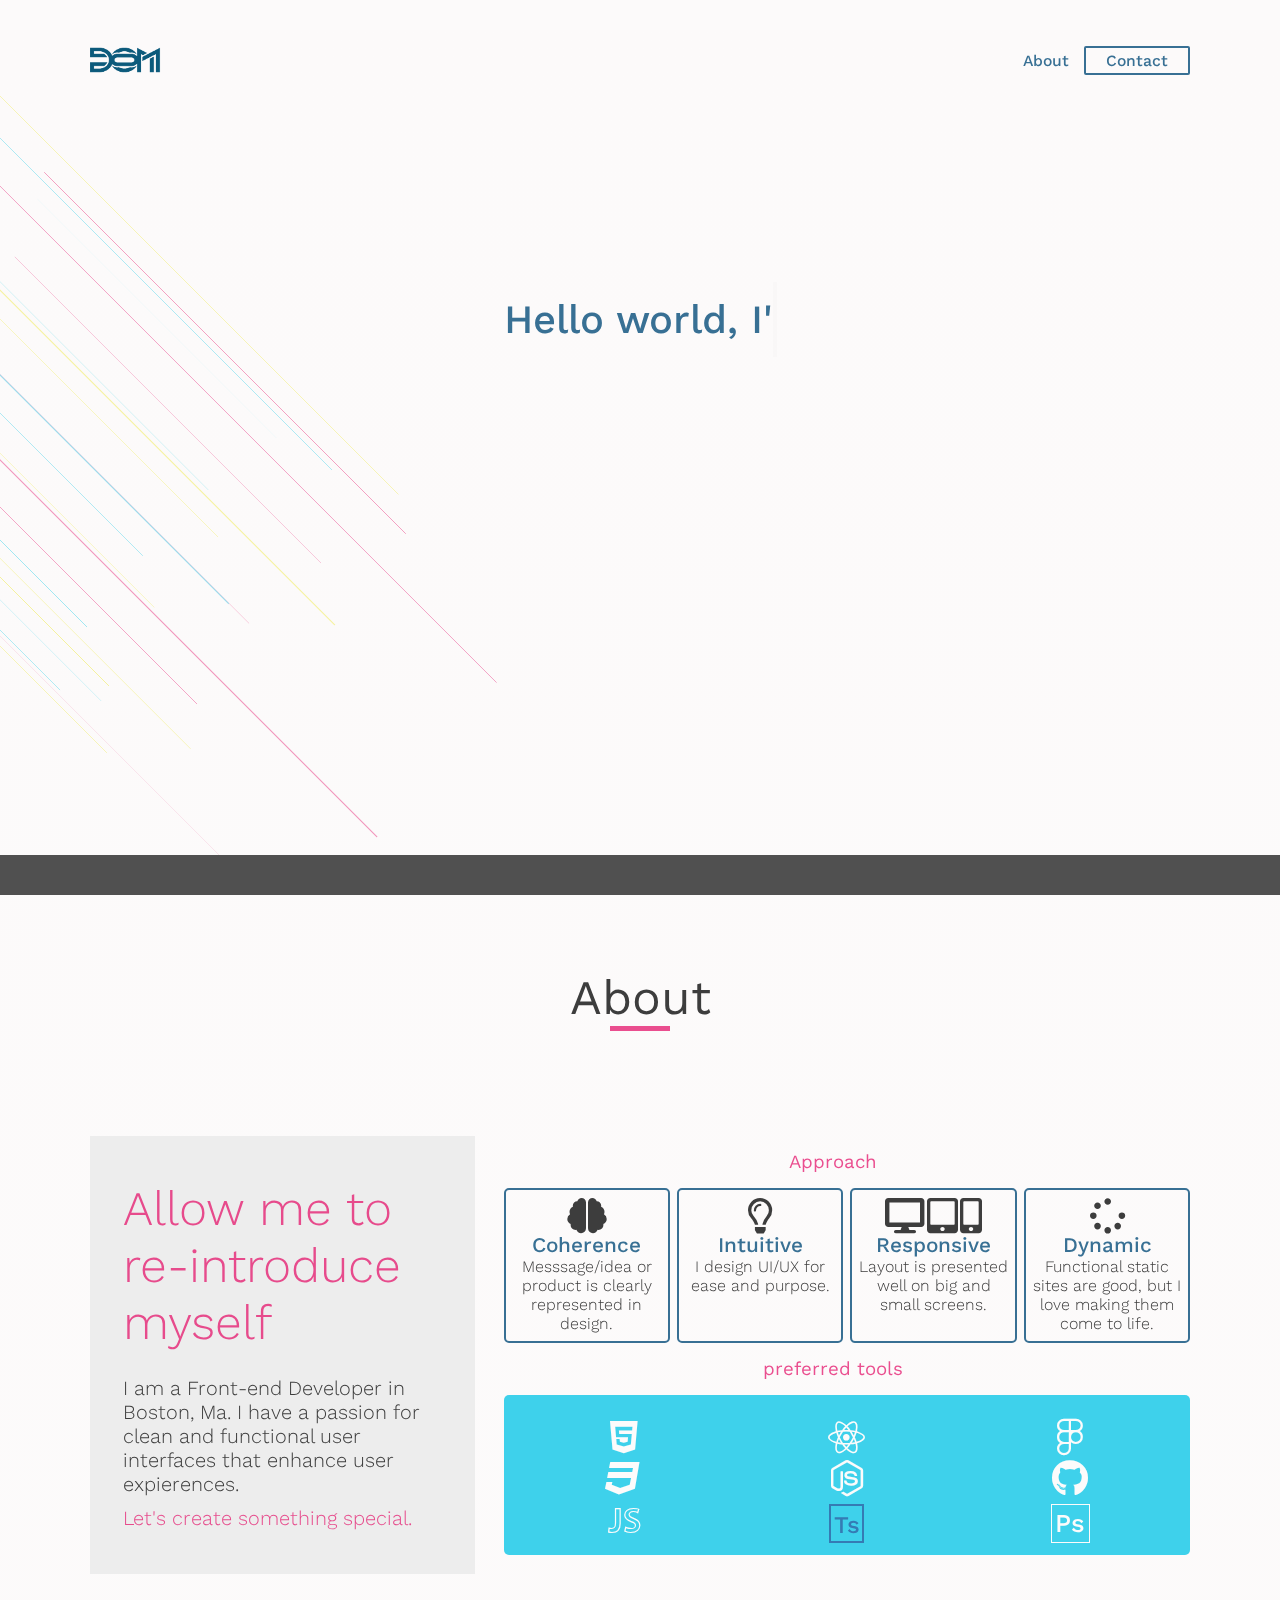
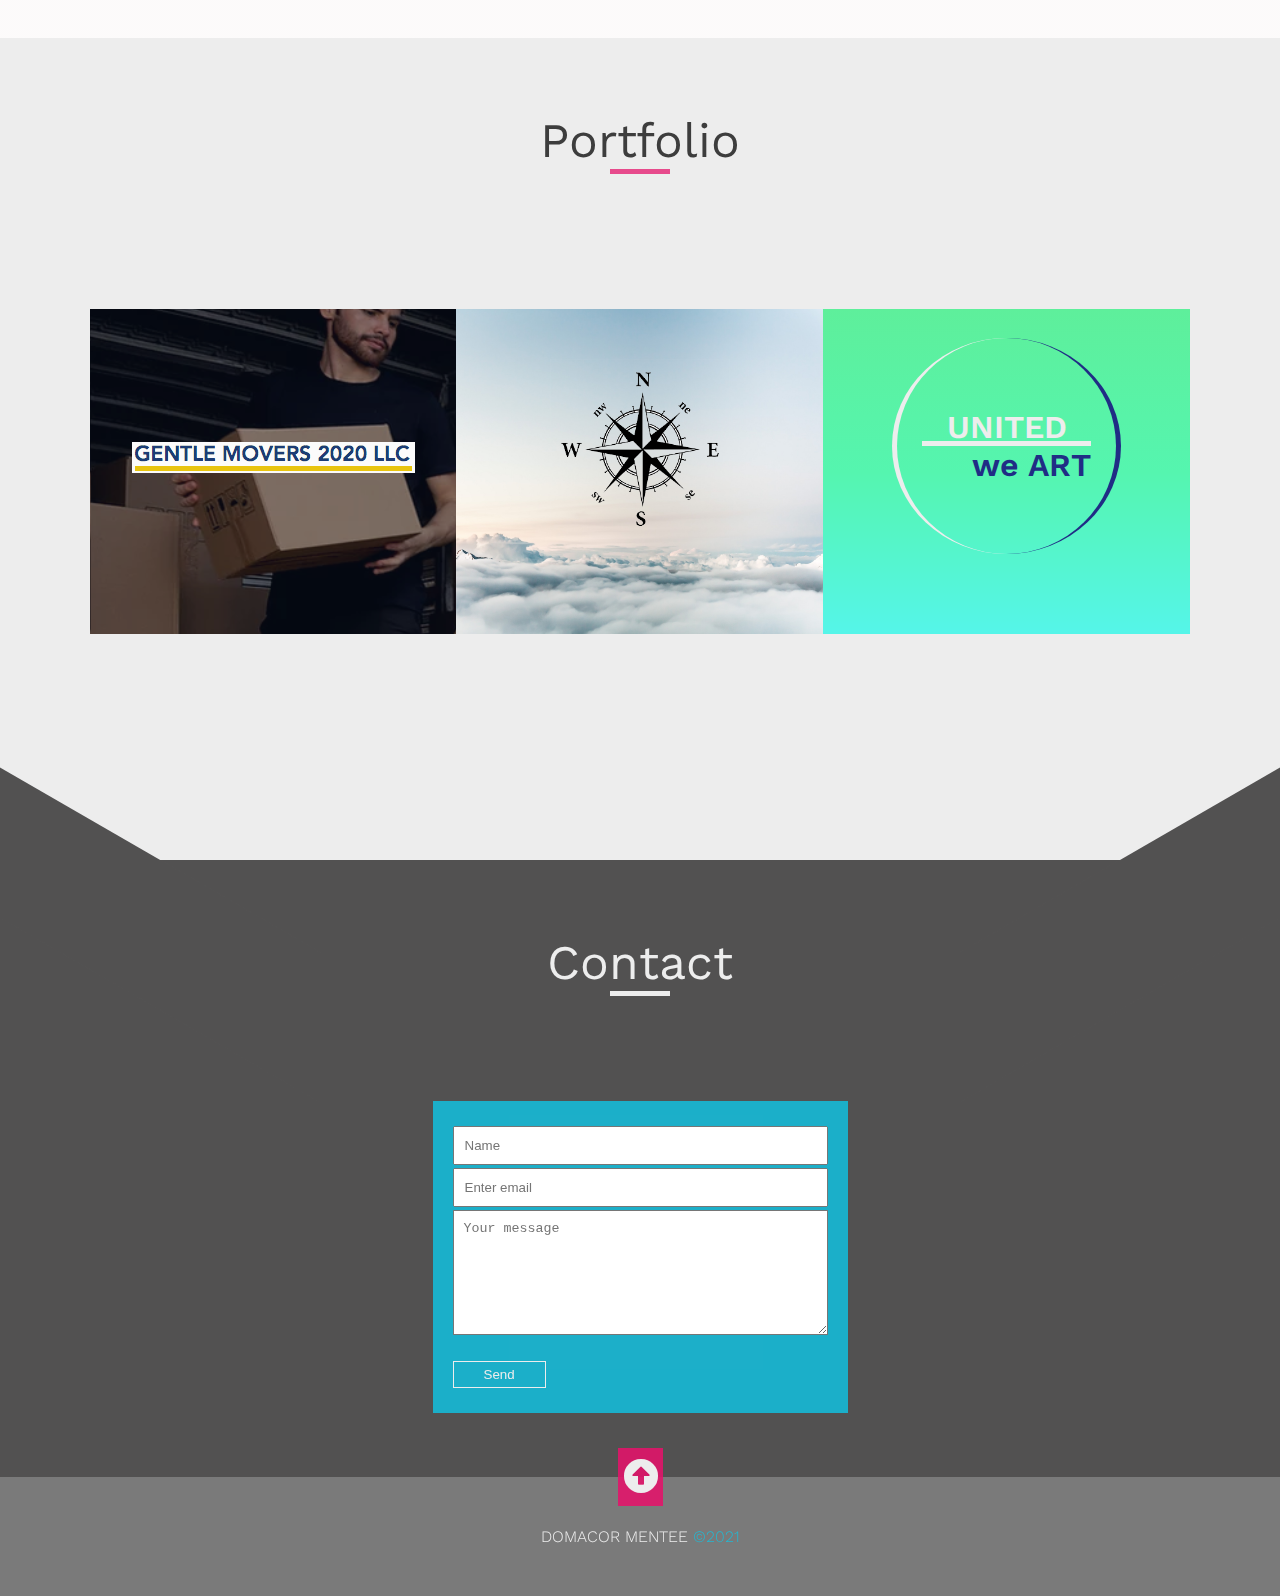
==== commit bbc5aa59: "finished over all design of portfolio" ====
--- a/portfolio/index.html
+++ b/portfolio/index.html
@@ -14,7 +14,7 @@
   <title> Designer | Developer </title>	
   </head>
   <body>
-    <div class="main">
+    <div class="main" id="main">
       <div class="lineswrap">
         <div class="scene">
           <div class="carousel">
@@ -197,41 +197,57 @@
         </div>
         <!-- end of first link -->
         <div class="portfolio-wrap">
-          <div class="site" id="jm2020">
+          <div class="site" id="sky">
             <div class="sitelogo"></div>
           </div>
           <div class="site-link">
-            <div class="sitename">Gentle Movers 2020 LLC</div>
+            <div class="sitename">Sky Echelon</div>
             <div>
-              <a href="https://www.gentlemovers2020.com/" target="_blank">view now</a>
+              <a href="#" target="_blank">view now</a>
             </div>
             
           </div>	
         </div>
         <!-- end of first link -->
         <div class="portfolio-wrap">
-          <div class="site" id="jm2020">
-            <div class="sitelogo"></div>
+          <div class="site" id="uwa">
+            <div class="sitelogo">
+              UNITED
+              <br>
+              <span>we ART</span>
+            </div>
           </div>
           <div class="site-link">
-            <div class="sitename">Gentle Movers 2020 LLC</div>
+            <div class="sitename">United we Art</div>
             <div>
-              <a href="https://www.gentlemovers2020.com/" target="_blank">view now</a>
+              <a href="#" target="_blank">view now</a>
             </div>
             
           </div>	
         </div>
         <!-- end of first link -->
       </div>
-      <!-- end of portfolio wrap -->
-    </div>
+    </div>
+    <div class="empty"></div>
+    <div class="empty-2"></div>
     <div class="contact-info" id="contact-info"> 
       <div class="title">
         Contact
         <div></div>
       </div>
-
-    </div>
+      <div class="formwarp">
+        <form action="" method="post">
+          <input class="useriput" id="username" type="text" name="name" placeholder="Name"><br>
+          <input class="useriput" id="useremail" type="text" name="mail" placeholder="Enter email"><br>
+          <textarea  class="useriput" id="usermessage" placeholder="Your message"></textarea><br><br>
+          <input class="button" type="submit" value="Send">
+        </form>
+      </div>
+    </div>
+    <footer>
+      <a href="#main"><div><i class="fas fa-arrow-alt-circle-up"></i></div></a>
+      DOMACOR MENTEE <span>&#169;2021</span>
+    </footer>
     <script src="js/index.js"></script>
     <script>
       $(document).ready(function(){
@@ -247,6 +263,6 @@
           } 
          });
       });
-      </script>
+    </script>
   </body>
 </html>--- a/portfolio/css/styles.css
+++ b/portfolio/css/styles.css
@@ -346,21 +346,22 @@
             border: 1.5px solid #fcfbfb; }
 
 .portfolio {
-  padding: 5% 7%;
+  padding: 5% 7% 15% 7%;
   background-color: #EDEDED; }
   .portfolio .portfoliowrap {
     display: inline-block;
-    width: 100%; }
+    width: 100%;
+    padding: 30px 0; }
     .portfolio .portfoliowrap .portfolio-wrap {
+      background: -webkit-linear-gradient(#fcfafa, #fcfbfb);
       width: 33.33%;
-      height: 295px;
+      height: 325px;
       float: left;
       position: relative;
       overflow: hidden;
       transition: all .85s ease;
       -webkit-transition-delay: .6s;
-      transition-delay: .6s;
-      box-shadow: 0 4px 4px #CFCFCF; }
+      transition-delay: .6s; }
     .portfolio .portfoliowrap .site {
       width: 100%;
       height: 100%;
@@ -373,6 +374,7 @@
     .portfolio .portfoliowrap .site-link {
       overflow: hidden;
       position: relative;
+      padding: 7px 0;
       display: inline;
       width: 100%;
       height: 100%;
@@ -407,11 +409,123 @@
       background-position: center;
       background-size: cover; }
       .portfolio .portfoliowrap #jm2020 .sitelogo {
-        padding: 30px;
+        width: 100%;
+        padding: 20px 0;
         background: url("/./portfolio/images/gm2020logo.png");
         background-position: center center;
         background-repeat: no-repeat;
-        margin-top: 30%; }
+        margin-top: 35%; }
+    .portfolio .portfoliowrap #sky {
+      background: url("/./portfolio/images/skybg.png");
+      background-position: center center;
+      background-size: cover; }
+      .portfolio .portfoliowrap #sky .sitelogo {
+        background: url("/./portfolio/images/skylogo.png");
+        width: fit-content;
+        padding: 90px;
+        background-size: cover;
+        margin: 50px auto;
+        background-repeat: no-repeat;
+        background-position: center; }
+    .portfolio .portfoliowrap #uwa {
+      background: -webkit-linear-gradient(top, #5EEF9B, #55F5AF, #55F5E9);
+      background: -moz-linear-gradient(top, #5EEF9B, #55F5AF, #55F5E9);
+      background-color: #55F5E9; }
+      .portfolio .portfoliowrap #uwa .sitelogo {
+        width: fit-content;
+        padding: 70px 25px;
+        margin: 8% auto;
+        border-radius: 50%;
+        font-size: 2em;
+        font-weight: 600;
+        text-align: center;
+        color: #EDEDED;
+        border-right: 5px solid #202D85;
+        border-left: 5px solid #EDEDED; }
+        .portfolio .portfoliowrap #uwa .sitelogo:hover {
+          cursor: default; }
+        .portfolio .portfoliowrap #uwa .sitelogo span {
+          width: fit-content;
+          padding: 0  0 0px 50px;
+          color: #202D85;
+          font-weight: 600;
+          border-top: 5px solid #EDEDED; }
+
+.empty {
+  height: 150px;
+  background: #525151;
+  width: 25%;
+  float: left;
+  transform: skewY(30deg); }
+
+.empty-2 {
+  height: 150px;
+  background: #525151;
+  width: 25%;
+  float: right;
+  transform: skewY(-30deg); }
+
+.contact-info {
+  padding: 5% 7%;
+  background: #525151; }
+  .contact-info .title {
+    color: #EDEDED; }
+    .contact-info .title div {
+      background-color: #EDEDED; }
+  .contact-info form {
+    width: 100%;
+    padding: 25px 20px;
+    width: fit-content;
+    margin: 0 auto;
+    background-color: rgba(14, 199, 231, 0.8);
+    box-sizing: border-box; }
+    .contact-info form .useriput {
+      width: 100%;
+      margin-bottom: 3px; }
+    .contact-info form #username {
+      padding: 10px; }
+    .contact-info form #useremail {
+      padding: 10px; }
+    .contact-info form #usermessage {
+      text-align: none;
+      padding: 10px;
+      height: 125px;
+      width: 375px;
+      border-style: solid; }
+    .contact-info form .button {
+      color: #EDEDED;
+      padding: 5px 30px;
+      background: transparent;
+      border: 1.5px solid #EDEDED; }
+      .contact-info form .button:hover {
+        cursor: pointer;
+        background: #EDEDED;
+        color: #3D3D3D;
+        border-color: #3D3D3D; }
+
+footer {
+  text-align: center;
+  font-weight: 300;
+  color: #EDEDED;
+  background: #7a7a7a;
+  padding: 50px 0; }
+  footer div {
+    color: #EDEDED;
+    position: absolute;
+    width: fit-content;
+    margin: auto;
+    right: 0;
+    bottom: 90px;
+    left: 0;
+    right: 0;
+    padding: 8px 5px;
+    font-size: 2.2em;
+    background: rgba(228, 19, 106, 0.884); }
+    footer div:hover {
+      background: #EDEDED;
+      color: rgba(228, 19, 106, 0.884); }
+  footer span {
+    color: rgba(14, 199, 231, 0.8); }
 
 @media screen and (max-width: 1024px) {
   .main .overlayer {
@@ -513,9 +627,25 @@
       .about .aboutwrap .aboutcontentwrap #toolset .tile #ps {
         margin: 3px auto;
         font-size: 1.2em;
-        padding: 3.5px; } }
+        padding: 3.5px; }
+
+  .portfolio .portfoliowrap .portfolio-wrap {
+    width: 50%; }
+  .portfolio .portfoliowrap #jm2020 .sitelogo {
+    background-size: auto;
+    margin: 40% auto; } }
 @media screen and (max-width: 768px) {
   .main {
+    height: 75vh; }
+
+  .carousel .lines {
+    margin: 0 15px;
+    opacity: .5; }
+  .carousel #one {
+    height: 50vh; }
+  .carousel #two {
+    height: 86vh; }
+  .carousel #three {
     height: 75vh; }
 
   .hero {
@@ -534,6 +664,7 @@
 
   .title {
     padding: 7px 0;
+    margin-bottom: 85px;
     font-size: 1.9em; }
     .title div {
       width: 50px;
@@ -565,7 +696,26 @@
       .about .aboutwrap .aboutcontentwrap #toolset .tile #ts {
         font-size: 1em; }
       .about .aboutwrap .aboutcontentwrap #toolset .tile #ps {
-        font-size: 1em; } }
+        font-size: 1em; }
+
+  .portfolio .portfoliowrap .portfolio-wrap {
+    width: 50%; }
+  .portfolio .portfoliowrap #jm2020 .sitelogo {
+    background-size: auto;
+    margin: 40% auto; }
+
+  .empty {
+    height: 150px;
+    width: 25%;
+    float: left;
+    transform: skewY(30deg); }
+
+  .empty-2 {
+    height: 150px;
+    background: #525151;
+    width: 25%;
+    float: right;
+    transform: skewY(-30deg); } }
 @media only screen and (max-width: 736px) {
   .main {
     height: 100vh; }
@@ -589,6 +739,16 @@
       display: none; }
     header .uinav {
       display: block; }
+
+  .carousel .lines {
+    margin: 0 10px;
+    opacity: .5; }
+  .carousel #one {
+    height: 30vh; }
+  .carousel #two {
+    height: 80vh; }
+  .carousel #three {
+    height: 55vh; }
 
   .mobile-nav {
     float: right;
@@ -609,8 +769,9 @@
       display: none; }
 
   .title {
-    padding: 6px 0;
-    font-size: 1.7em; }
+    padding: 3px 0;
+    font-size: 1.7em;
+    margin-bottom: 60px; }
     .title div {
       width: 45px;
       height: 4px; }
@@ -675,6 +836,38 @@
             .about .aboutwrap .aboutcontentwrap #toolset .tile #ps {
               margin: 2px auto;
               padding: 2px;
-              font-size: .9em; } }
+              font-size: .9em; }
+
+  .portfolio {
+    padding: 3% 5%; }
+    .portfolio .portfoliowrap {
+      background: transparent; }
+      .portfolio .portfoliowrap .portfolio-wrap {
+        width: 100%;
+        height: 200px;
+        margin-bottom: 5px;
+        border-radius: 5px; }
+      .portfolio .portfoliowrap .site-link .sitename {
+        padding: 5px 0;
+        margin: 8px 0; }
+      .portfolio .portfoliowrap .site-link a {
+        padding: 6px 60px;
+        border: 2.5px solid #387094;
+        margin: auto; }
+        .portfolio .portfoliowrap .site-link a:hover {
+          transition: .5s;
+          background: rgba(14, 199, 231, 0.8); }
+      .portfolio .portfoliowrap #jm2020 .sitelogo {
+        background-size: auto;
+        margin: 20% auto; }
+      .portfolio .portfoliowrap #sky .sitelogo {
+        padding: 80px;
+        margin: 0 auto; }
+      .portfolio .portfoliowrap #uwa .sitelogo {
+        width: fit-content;
+        padding: 40px 8px;
+        margin: 8% auto;
+        border-radius: 50%;
+        font-size: 1.1em; } }
 
 /*# sourceMappingURL=styles.css.map */
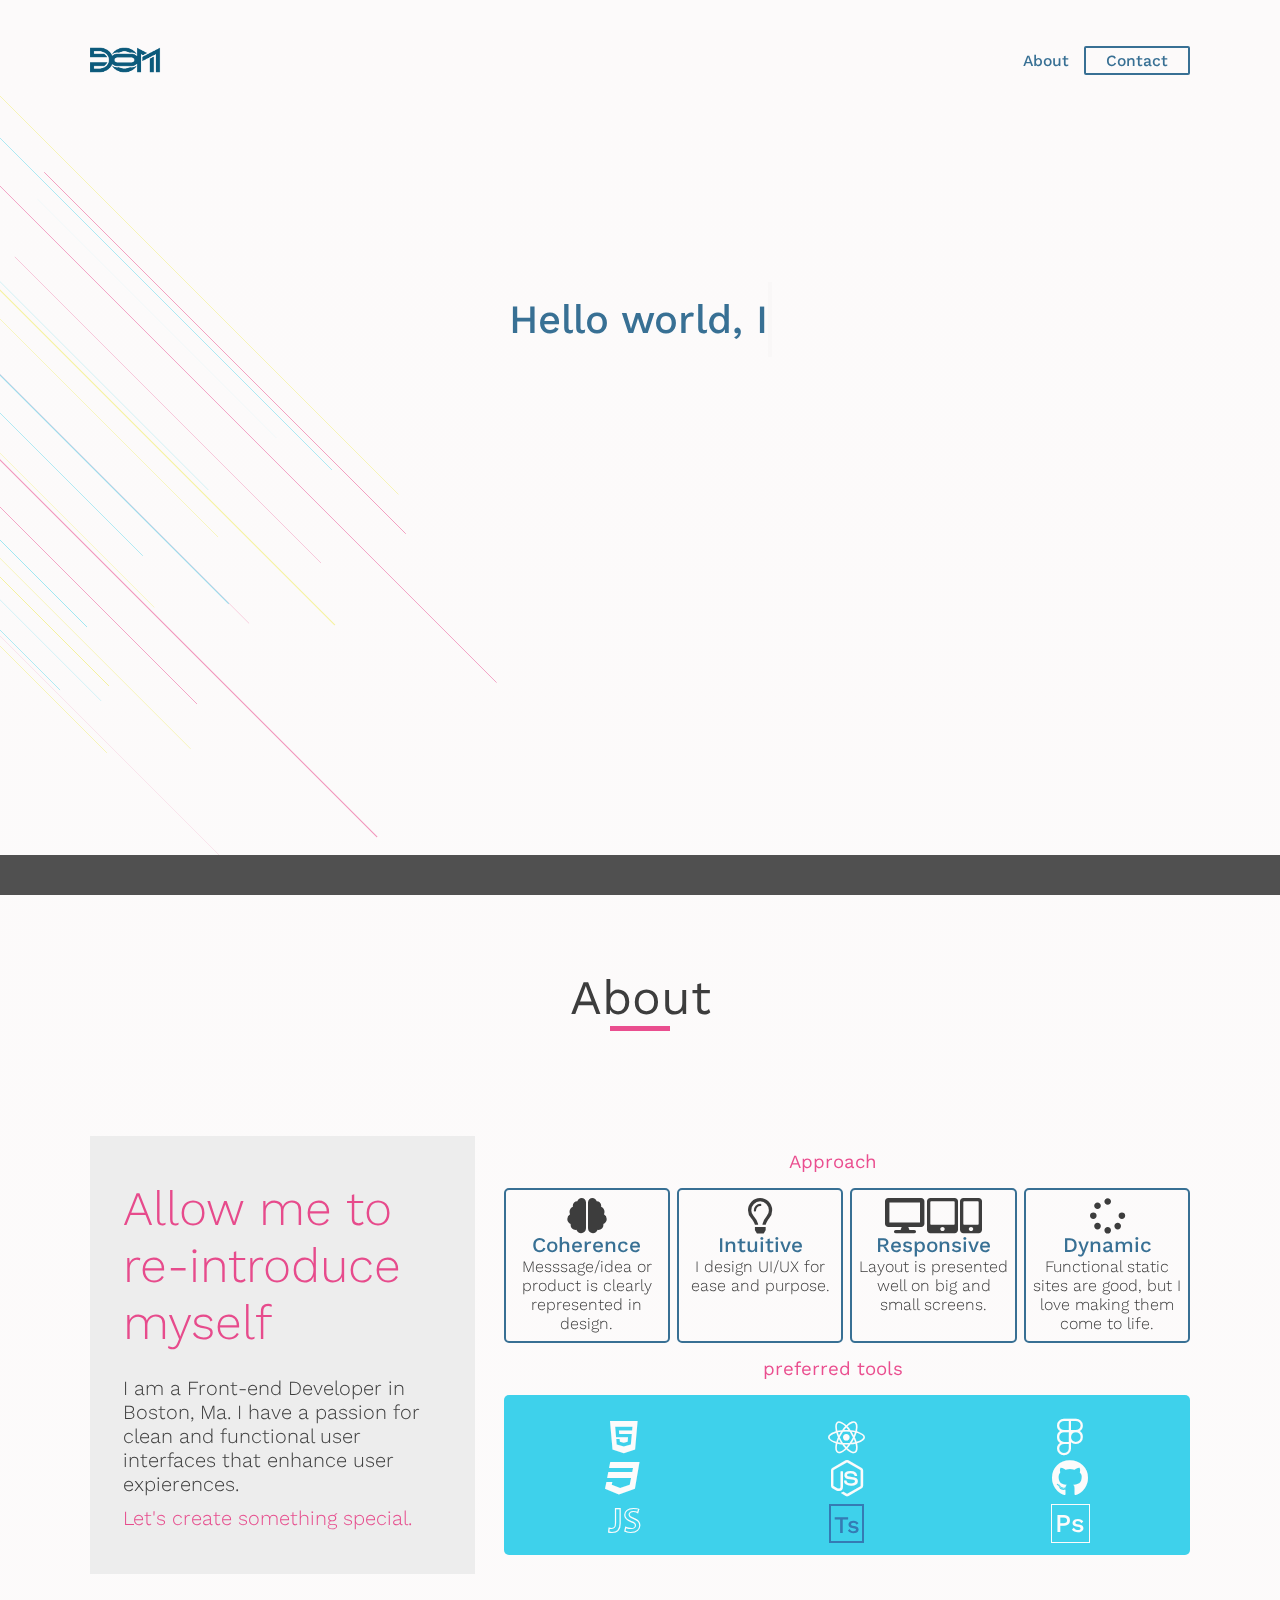
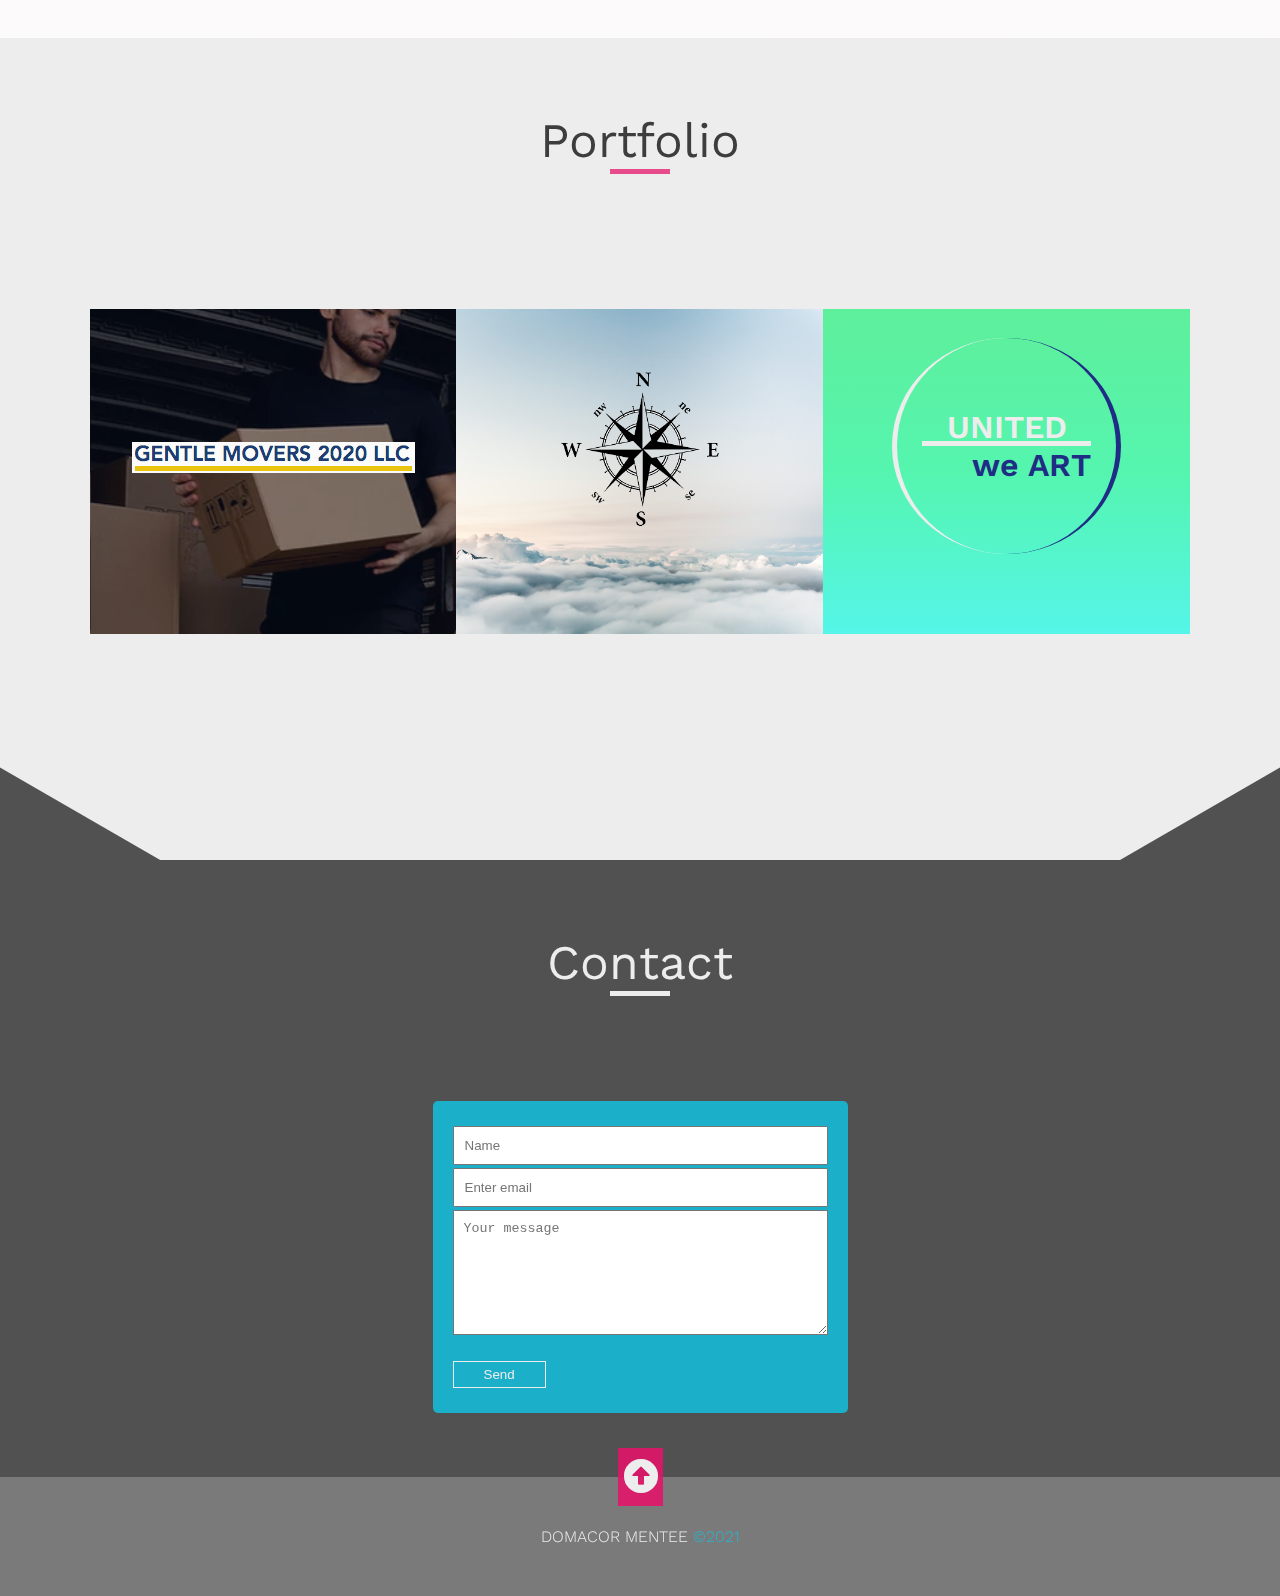
==== commit 87923ec1: "connected formspree" ====
--- a/portfolio/index.html
+++ b/portfolio/index.html
@@ -235,14 +235,15 @@
         Contact
         <div></div>
       </div>
-      <div class="formwarp">
-        <form action="" method="post">
+      <div class="formwrap">
+        <form action="https://formspree.io/f/mnqlazkv" method="POST" id="my-form">
           <input class="useriput" id="username" type="text" name="name" placeholder="Name"><br>
-          <input class="useriput" id="useremail" type="text" name="mail" placeholder="Enter email"><br>
+          <input class="useriput" id="useremail" type="email" name="_replyto" placeholder="Enter email"><br>
           <textarea  class="useriput" id="usermessage" placeholder="Your message"></textarea><br><br>
           <input class="button" type="submit" value="Send">
         </form>
       </div>
+      <!-- <div id="status">Sucess</div> -->
     </div>
     <footer>
       <a href="#main"><div><i class="fas fa-arrow-alt-circle-up"></i></div></a>
--- a/portfolio/css/styles.css
+++ b/portfolio/css/styles.css
@@ -475,6 +475,7 @@
   .contact-info form {
     width: 100%;
     padding: 25px 20px;
+    border-radius: 5px;
     width: fit-content;
     margin: 0 auto;
     background-color: rgba(14, 199, 231, 0.8);
@@ -502,7 +503,25 @@
         background: #EDEDED;
         color: #3D3D3D;
         border-color: #3D3D3D; }
-
+  .contact-info #status {
+    width: fit-content;
+    padding: 8px 180px;
+    margin: 3px auto;
+    border-radius: 5px;
+    font-weight: 400; }
+  .contact-info #status.sucess {
+    background-color: rgba(221, 236, 16, 0.897);
+    animation: status 4s ease forwards; }
+@keyframes status {
+  0% {
+    opacity: 1;
+    pointer-events: all; }
+  90% {
+    opacity: 1;
+    pointer-events: all; }
+  100% {
+    opacity: 0;
+    pointer-events: none; } }
 footer {
   text-align: center;
   font-weight: 300;
@@ -520,7 +539,8 @@
     right: 0;
     padding: 8px 5px;
     font-size: 2.2em;
-    background: rgba(228, 19, 106, 0.884); }
+    background: rgba(228, 19, 106, 0.884);
+    transition: .3s ease; }
     footer div:hover {
       background: #EDEDED;
       color: rgba(228, 19, 106, 0.884); }
@@ -630,10 +650,17 @@
         padding: 3.5px; }
 
   .portfolio .portfoliowrap .portfolio-wrap {
-    width: 50%; }
+    width: 50%;
+    height: 290px; }
   .portfolio .portfoliowrap #jm2020 .sitelogo {
     background-size: auto;
-    margin: 40% auto; } }
+    margin: 40% auto; }
+
+  .empty {
+    width: 20%; }
+
+  .empty-2 {
+    width: 20%; } }
 @media screen and (max-width: 768px) {
   .main {
     height: 75vh; }
@@ -699,23 +726,17 @@
         font-size: 1em; }
 
   .portfolio .portfoliowrap .portfolio-wrap {
-    width: 50%; }
+    width: 50%;
+    height: 300px; }
   .portfolio .portfoliowrap #jm2020 .sitelogo {
     background-size: auto;
     margin: 40% auto; }
 
   .empty {
-    height: 150px;
-    width: 25%;
-    float: left;
-    transform: skewY(30deg); }
+    width: 20%; }
 
   .empty-2 {
-    height: 150px;
-    background: #525151;
-    width: 25%;
-    float: right;
-    transform: skewY(-30deg); } }
+    width: 20%; } }
 @media only screen and (max-width: 736px) {
   .main {
     height: 100vh; }
@@ -868,6 +889,39 @@
         padding: 40px 8px;
         margin: 8% auto;
         border-radius: 50%;
-        font-size: 1.1em; } }
+        font-size: 1.1em; }
+
+  .empty {
+    width: 5%; }
+
+  .empty-2 {
+    width: 5%; }
+
+  .contact-info {
+    padding: 3%;
+    width: 100%; }
+    .contact-info form {
+      padding: 20px 10px; }
+      .contact-info form .useriput {
+        width: 100%;
+        margin-bottom: 3px; }
+      .contact-info form #username {
+        padding: 8px; }
+      .contact-info form #useremail {
+        padding: 8px; }
+      .contact-info form #usermessage {
+        padding: 8px;
+        height: 100px;
+        width: 300px; }
+      .contact-info form .button {
+        padding: 6px 35px; }
+
+  footer {
+    font-size: .8em;
+    padding: 20px; }
+    footer div {
+      bottom: 40px;
+      padding: 5px 3px;
+      font-size: 1.9em; } }
 
 /*# sourceMappingURL=styles.css.map */
